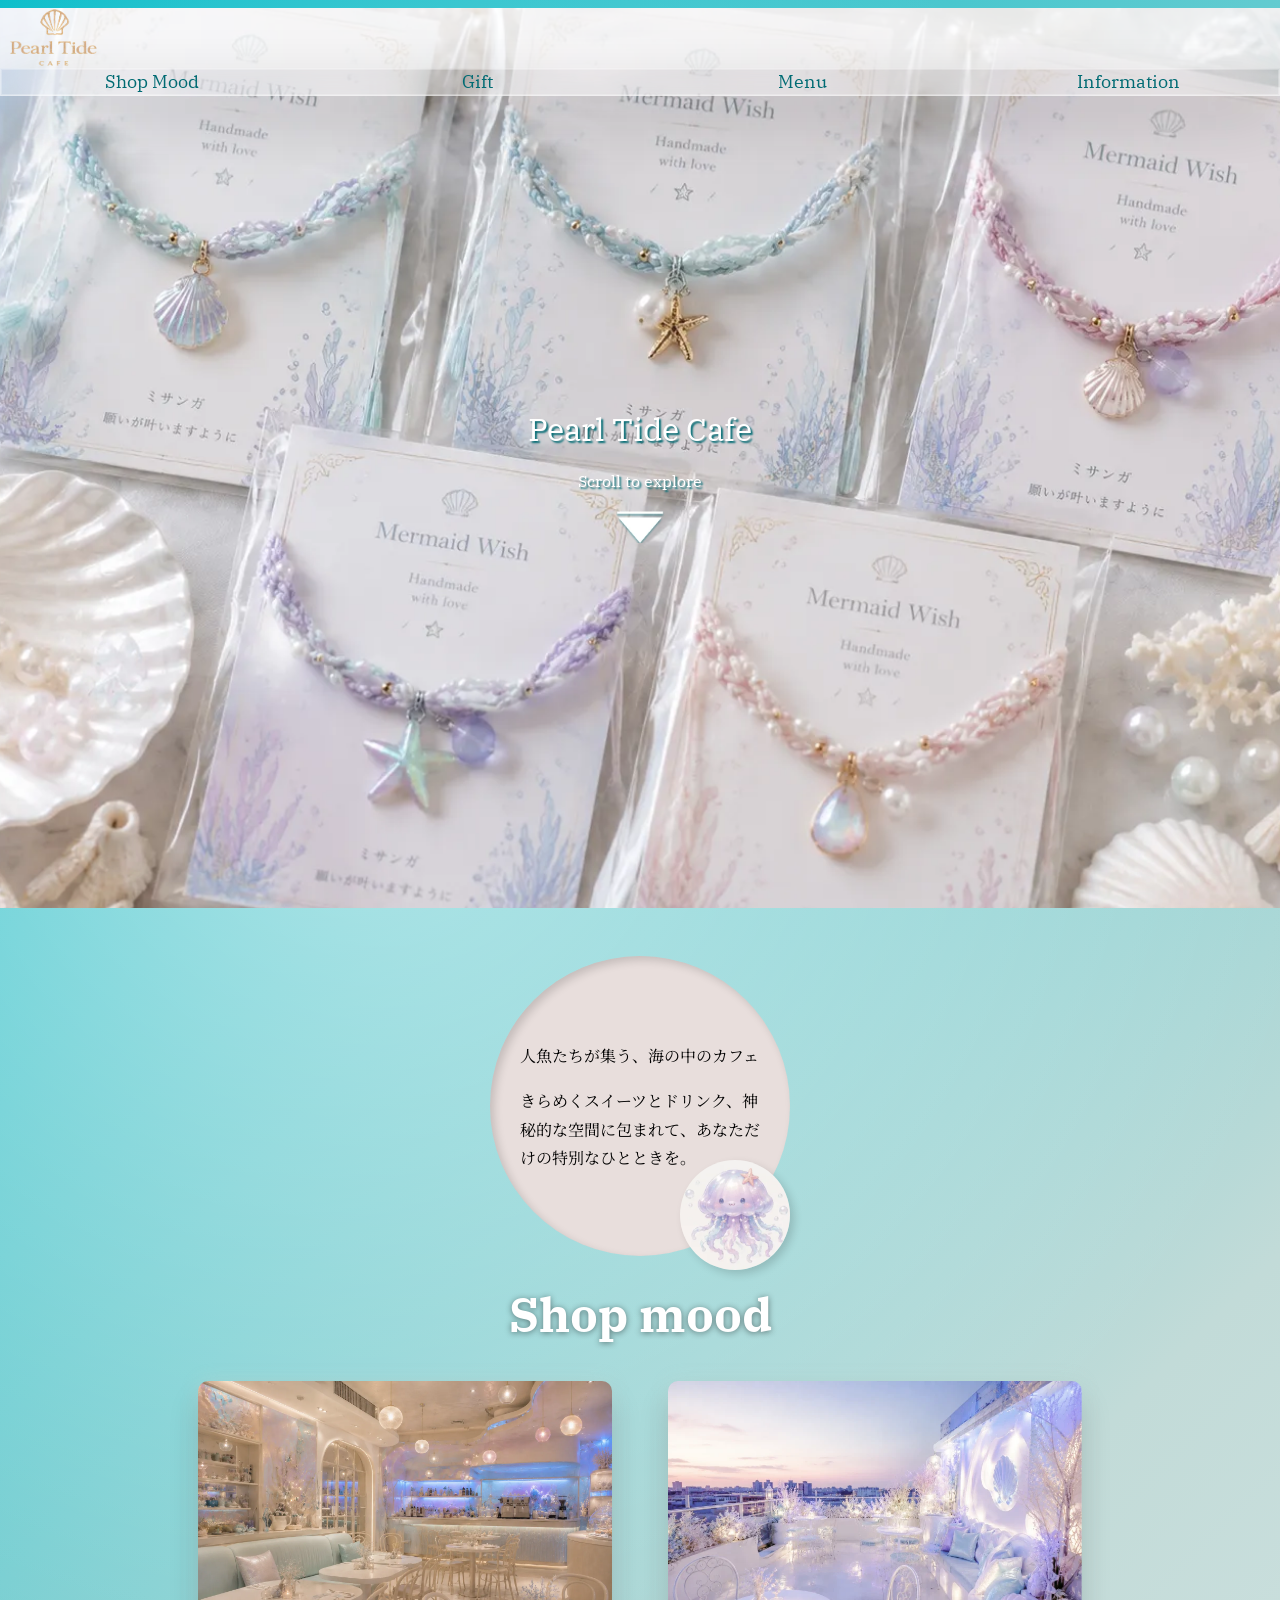
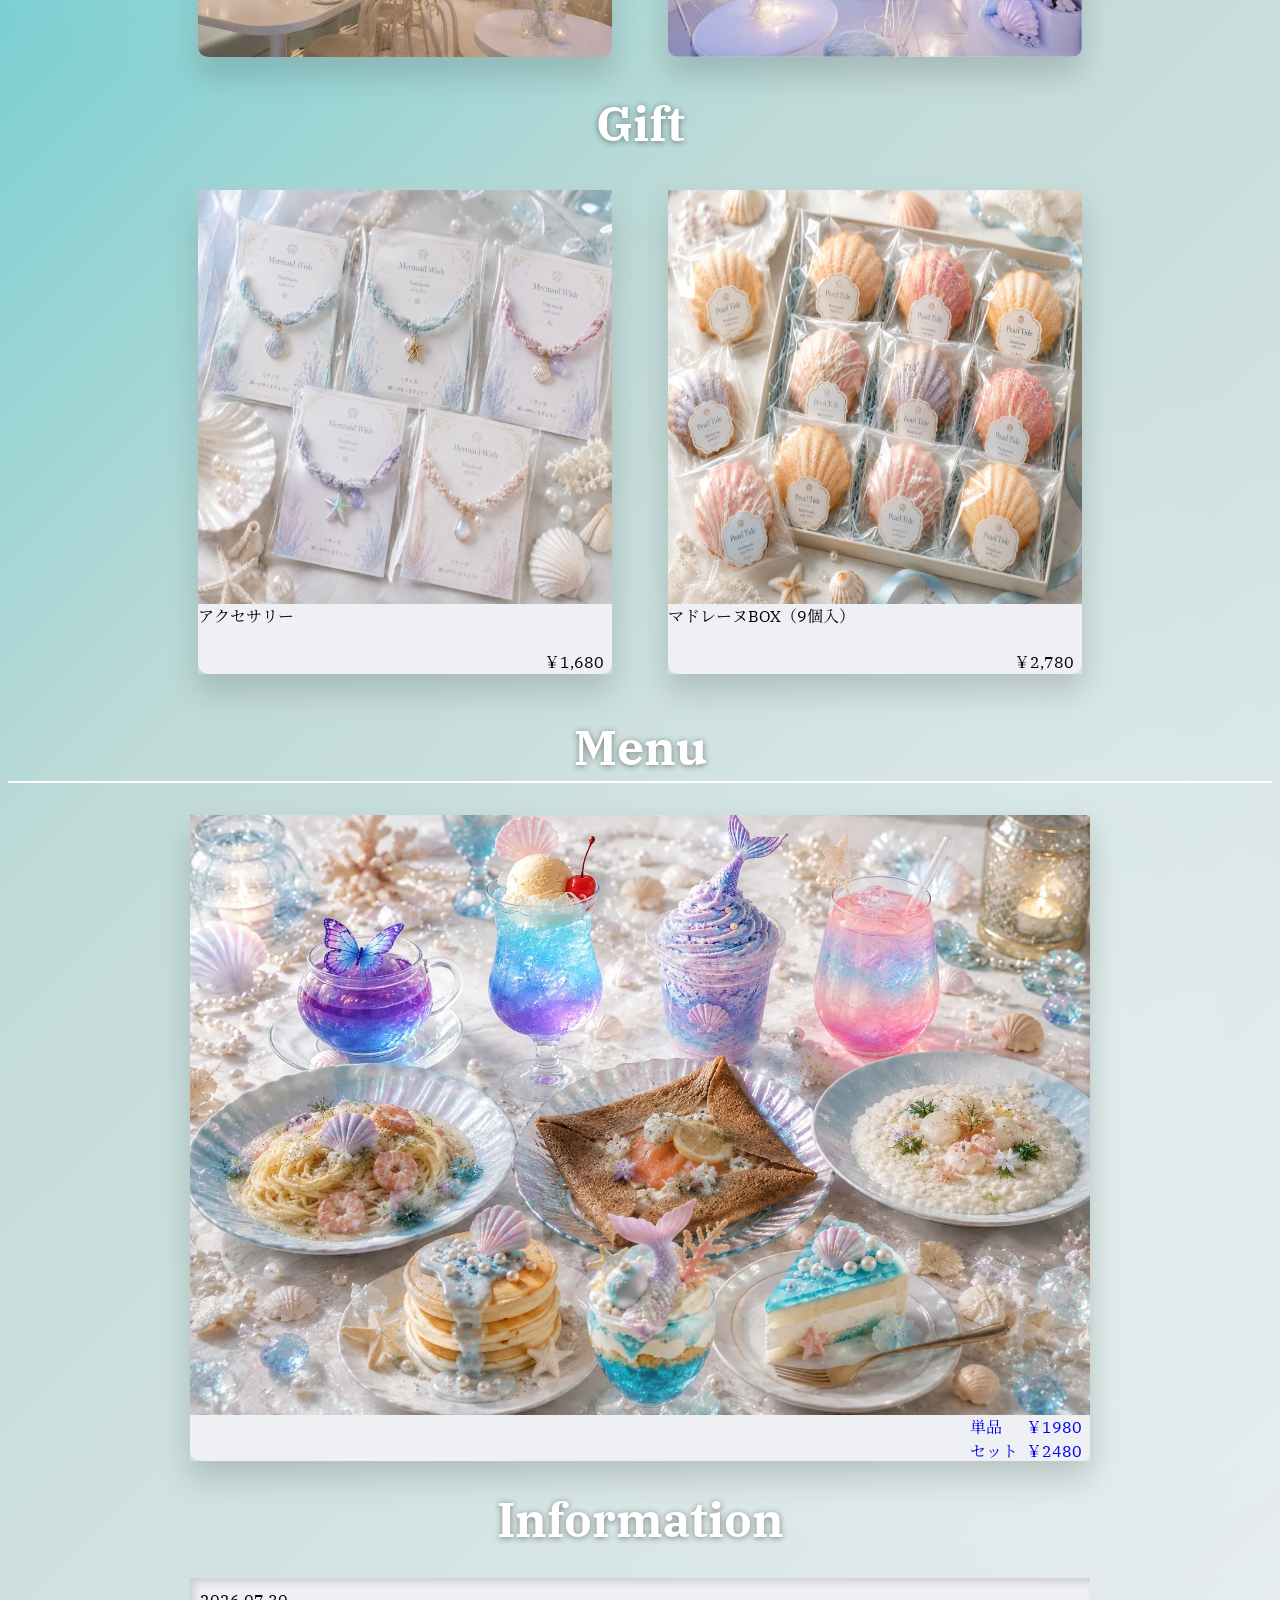
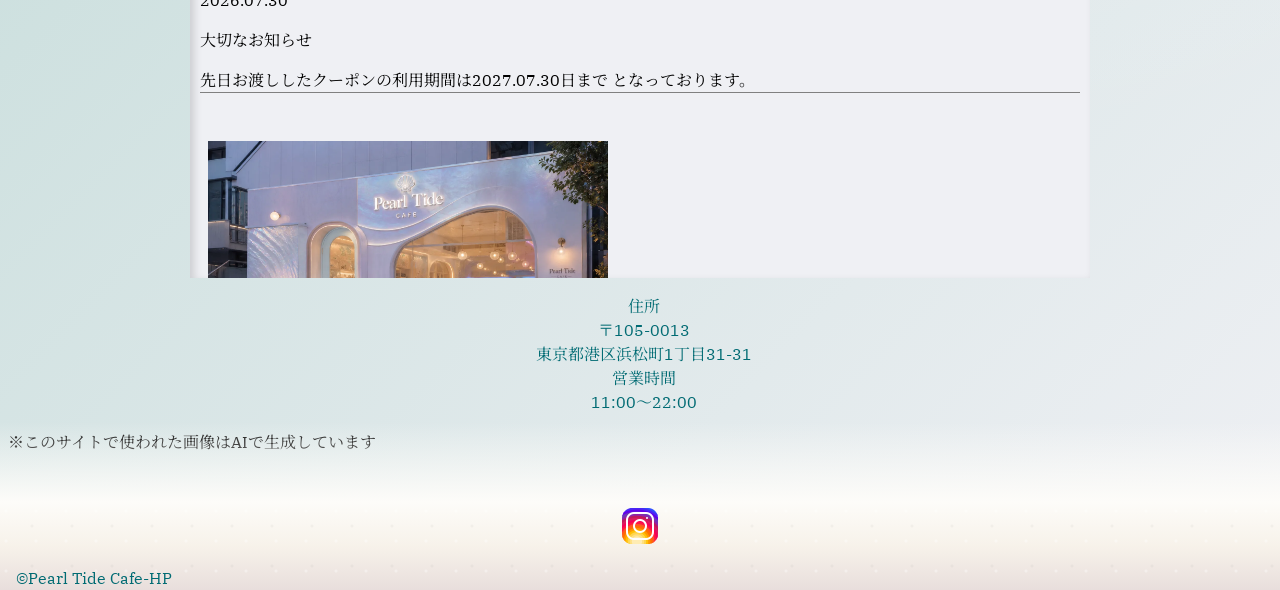
==== index.html @ ca3c6ffa "index完成" ====
<!doctype html>
<html lang="ja">
    <head>
        <meta charset="UTF-8" />
        <meta name="viewport" content="width=device-width, initial-scale=1.0" />
        <title>pearl tide</title>
        <link rel="icon" href="img/favicon.ico" />
        <link rel="preconnect" href="https://fonts.googleapis.com" />
        <link rel="preconnect" href="https://fonts.gstatic.com" crossorigin />
        <link
            href="https://fonts.googleapis.com/css2?family=IBM+Plex+Serif:ital,wght@0,300;1,300&family=Noto+Serif+JP&display=swap"
            rel="stylesheet"
        />
        <link rel="stylesheet" href="css/reset.css" />
        <!-- <link rel="stylesheet" href="css/base.css" /> -->
        <link rel="stylesheet" href="css/style.css" />
        <link
            rel="stylesheet"
            href="https://cdn.jsdelivr.net/npm/swiper@11/swiper-bundle.min.css"
        />
    </head>
    <body class="home">
        <header class="header">
            <div class="header__inner">
                <h1 class="header__logo">
                    <img src="../img/logo.webp" alt="logo" />
                </h1>
                <!--ハンバーガ　ナビ追加-->
                <button class="header__hamburger" aria-label="メニュー">
                    <img src="img/icon.webp" alt="menu icon" />
                </button>
            </div>
            <nav class="header__nav">
                <a href="#shopmood">Shop Mood</a>
                <a href="#gift">Gift</a>
                <a href="sub/menu.html">Menu</a>
                <a href="#information">Information</a>

                <!-- 泡 -->
                <span class="header__bubble header__bubble--1"></span>
                <span class="header__bubble header__bubble--2"></span>
                <span class="header__bubble header__bubble--3"></span>
            </nav>
        </header>
        <main>
            <section class="fv">
                <div class="swiper fv__slider">
                    <div class="swiper-wrapper">
                        <div class="swiper-slide">
                            <img src="img/in.webp" alt="" />
                        </div>
                        <div class="swiper-slide">
                            <img src="img/accessories.webp" alt="" />
                        </div>
                        <div class="swiper-slide">
                            <img src="img/menu.webp" alt="" />
                        </div>
                        <div class="swiper-slide">
                            <img src="img/gift.webp" alt="" />
                        </div>
                    </div>
                </div>
                <div class="fv__text">
                    <p>Pearl Tide Cafe</p>
                    <p>Scroll to explore</p>
                    <img src="img/group_1.webp" alt="" />
                </div>
            </section>

            <div class="concept-box">
                <p>人魚たちが集う、海の中のカフェ</p>
                <p>
                    きらめくスイーツとドリンク、神秘的な空間に包まれて、あなただけの特別なひとときを。
                </p>
                <img src="img/character.webp" alt="くらげ" class="fadeUp" />
            </div>

            <section class="shop fadeUp" id="shopmood">
                <h2>Shop mood</h2>
                <div class="mood__flex">
                    <img src="img/in.webp" alt="店内" />
                    <img src="img/out.webp" alt="屋外テラス" />
                </div>
            </section>

            <section class="gift fadeUp" id="gift">
                <h2 class="gift__title">Gift</h2>
                <div class="gift__flex">
                    <figure class="gift__item">
                        <img class="gift__image" src="img/accessories.webp" alt="アクセサリー" />
                        <figcaption class="gift__caption">
                            アクセサリー
                            <br />
                            <span class="price">￥1,680</span>
                        </figcaption>
                    </figure>
                    <figure class="gift__item">
                        <img class="gift__image" src="img/gift.webp" alt="ギフトボックス" />
                        <figcaption class="gift__caption">
                            マドレーヌBOX（9個入）
                            <br />
                            <span class="price">￥2,780</span>
                        </figcaption>
                    </figure>
                </div>
            </section>

            <section class="menu fadeUp">
                <a href="sub/menu.html"><h2>Menu</h2></a>
                <a href="sub/menu.html" class="menu__link">
                    <figure class="menu__item">
                        <img class="menu__image" src="img/menu.webp" alt="ギフトボックス" />
                        <figcaption class="menu__caption">
                            単品　&nbsp;&nbsp;￥1980
                            <br />セット&nbsp;&nbsp;￥2480
                        </figcaption>
                    </figure>
                </a>
            </section>

            <section class="information" id="information">
                <h2>Information</h2>

                <div class="information__list">
                    <article>
                        <time>2026.07.30</time>
                        <p>大切なお知らせ</p>
                        <p>先日お渡ししたクーポンの利用期間は2027.07.30日まで となっております。</p>
                    </article>

                    <article>
                        <img src="img/ChatGPT Image 2026年7月22日 14_39_50.webp" alt="" />
                        <time>2026.07.28</time>
                        <p>
                            Grand Open <br />海のきらめきとパールの輝きに包まれた空間で、
                            特別なカフェタイムをお楽しみください。
                        </p>
                        <p>
                            28日、29日のお会計のレシートに次回から使える100円引きクーポンを
                            発行しております。
                        </p>
                    </article>

                    <article>
                        <time>2026.07.15</time>
                        <p>Open決定</p>
                        <p>
                            予定通り7月28日Openとなりました。
                            開店時間は11:00~22:00となっております。
                            <br />
                            マーメイドコアを意識したインテリアでお迎えしております。ぜひご利用ください。
                        </p>
                    </article>

                    <!-- 続く -->
                </div>
            </section>

            <div class="access__info">
                <dl class="access__list">
                    <dt>住所</dt>
                    <dd>
                        〒105-0013<br />
                        東京都港区浜松町1丁目31-31
                    </dd>

                    <dt>営業時間</dt>
                    <dd>11:00～22:00</dd>
                </dl>
            </div>
            <p>※このサイトで使われた画像はAIで生成しています</p>
        </main>

        <footer class="footer">
            <a href="#" class="footer__button">
                <img src="img/icons8-インスタグラム-48.png" alt="insta" />
            </a>
            <p class="footer__copy">&copy;Pearl Tide Cafe-HP</p>
        </footer>
        <script src="https://cdn.jsdelivr.net/npm/swiper@11/swiper-bundle.min.js"></script>
        <script src="script.js"></script>
    </body>
</html>
---- css/base.css ----
@charset "UTF-8";

/* :root {
    --main-color: #fff7f0;
    --base-color: rgb(226, 209, 183);
    --sub-color: #000097;
    --sub-color2: #b8001f;
    --text-color: rgb(45, 19, 1);
    --heading-font: "Playwrite NZ", "Roboto", "Yuji Boku", serif;
    --body-font: "robot", "Zen Kurenaido", sans-serif;
} */

body {
    width: calc(100% - 20px);
    margin-inline: auto;
    font-family: var(--body-font);
}
/*文字サイズなど*/
/* h1,
h2,
h3 {
    font-family: var(--heading-font);
} */
h1 {
    font-size: clamp(2rem, 0.5rem + 2.5vw, 3rem);
}
h2 {
    font-size: clamp(1.75rem, 0.5rem + 2.5vw, 2.25rem);
}
h3 {
    font-size: clamp(1.5rem, 0.5rem + 2.5vw, 2rem);
}
p {
    font-size: clamp(1rem, 0.5rem + 2.5vw, 1.25rem);
    text-indent: 0.5;
}

dt,
dd {
    font-size: clamp(1rem, 0.5rem + 2.5vw, 1.25rem);
}

th,
td {
    font-size: clamp(1rem, 0.5rem + 2.5vw, 1.25rem);
    padding-left: 0.5rem;
}

/*サイズ調整*/
header,
footer,
main,
article,
aside,
div,
section,
nav,
ul {
    height: 500px;
    border: 1px solid black;
}

/*その他*/
table {
    border-collapse: collapse;
}

li {
    list-style: none;
}

a {
    text-decoration: none;
}
---- css/style.css ----
@charset "UTF-8";

:root {
    --text: #006b73;
    --text2: #fff;
    --main: #02c6c4;
    --base: #c2dbd8;
    --page: #eff0f4;
    --accent: #e8dedc;

    --title: "IBM Plex Serif", serif;
    --body: "IBM Plex Serif", "Noto Serif JP", serif;

    --shadow: 0 18px 30px rgba(0, 0, 0, 0.15), 0 0 18px rgba(194, 219, 216, 0.45);

    --glass-shadow: 0 8px 32px rgba(0, 0, 0, 0.15), inset 0 1px 0 rgba(255, 255, 255, 0.4);

    --transition: 0.35s;
}

body {
    font-family: var(--body);
    background:
        radial-gradient(circle at 30% 20%, rgba(255, 255, 255, 0.5), transparent 30%),
        radial-gradient(circle at 80% 70%, rgba(255, 255, 255, 0.25), transparent 25%),
        linear-gradient(135deg, #01bbc8, #c2dbd8, #eff0f4);
    overflow-x: hidden;
}

.header__logo img {
    position: absolute;
    top: -6px;
    left: 4px;
    width: 100px;
    height: 70px;
}

h2,
h3 {
    color: var(--text2);
    font-family: var(--title);

    @media screen and (width >=768px) {
        margin: 48px;
        font-size: 3rem;
    }
}

h2 {
    margin: 32px 0 8px;
    text-align: center;
    text-shadow: 0 1px 6px rgba(0, 0, 0, 0.45);
}

/*==========================
    Header
==========================*/

.header__inner {
    display: flex;
    justify-content: space-between;
    align-items: center;

    position: relative;
    height: 60px;

    margin-inline: calc(50% - 50vw);
    padding: 20px;

    background: #ffffffbc;
    z-index: 90;
}

/*==========================
    Hamburger
==========================*/

.header__hamburger {
    position: fixed;
    top: 12px;
    right: 8px;
    z-index: 1000;

    padding: 0;
    border: none;
    background: none;

    cursor: pointer;
    opacity: 0.8;
}

.header__hamburger img {
    display: block;
    width: 50px;
    border-radius: 50%;
    box-shadow: 2px 2px 6px rgba(38, 76, 85, 0.45);

    transition: var(--transition);
}

.header__hamburger:hover img {
    transform: scale(1.2);
}

/*==========================
    Navigation
==========================*/

.header__nav {
    position: fixed;
    top: 90px;
    right: 24px;
    z-index: 1000;

    display: flex;
    flex-direction: column;
    gap: 24px;

    width: 270px;
    padding: 40px;

    border-radius: 30px;
    border: 1px solid rgba(255, 255, 255, 0.45);

    background: rgba(255, 255, 255, 0.28);

    backdrop-filter: blur(16px);
    -webkit-backdrop-filter: blur(16px);

    box-shadow:
        0 20px 60px rgba(0, 0, 0, 0.18),
        inset 0 0 0 1px rgba(255, 255, 255, 0.25);

    opacity: 0;
    /* visibility: hidden; */
    transform: translateY(-20px) scale(0.96);

    transition: 0.45s;
}

.header__nav.open {
    opacity: 1;
    visibility: visible;
    transform: translateY(0) scale(1);
}

.header__nav a {
    position: relative;

    color: var(--text);
    font-size: 1.1rem;
    text-decoration: none;

    transition: var(--transition);
}

.header__nav a:hover {
    color: var(--main);
    transform: translateX(10px);
}

/*==========================
    Bubble
==========================*/

.header__bubble {
    position: absolute;
    border-radius: 50%;
    background: rgba(255, 255, 255, 0.55);
    opacity: 0;
}

.header__bubble--1 {
    width: 10px;
    height: 10px;
    top: 18px;
    right: 35px;
}

.header__bubble--2 {
    width: 16px;
    height: 16px;
    top: 35px;
    right: 60px;
}

.header__bubble--3 {
    width: 7px;
    height: 7px;
    top: 45px;
    right: 25px;
}

.header__nav.open .header__bubble--1 {
    animation: bubble 2s 0.15s infinite;
}

.header__nav.open .header__bubble--2 {
    animation: bubble 2s 0.45s infinite;
}

.header__nav.open .header__bubble--3 {
    animation: bubble 2s 0.8s infinite;
}

@keyframes bubble {
    0% {
        opacity: 0;
        transform: translateY(0) scale(0.4);
    }

    25% {
        opacity: 0.7;
    }

    100% {
        opacity: 0;
        transform: translateY(-35px) scale(1);
    }
}

/*==========================
    Menu
==========================*/

.menu-title {
    margin-bottom: 8px;

    border-bottom: 2px solid #fff;

    font-size: 1.5rem;
    line-height: 26px;
    text-indent: 1rem;

    color: #fff;
    text-shadow: 0 1px 6px rgba(0, 0, 0, 0.45);

    @media screen and (width >=768px) {
        font-size: 2rem;
        line-height: 2rem;
    }
}

/* メニューカード共通 */

.concept-box img,
.menu-card {
    margin: 16px;
    border-radius: 10px;

    animation: cardfloat 10s ease-in-out infinite;

    box-shadow: var(--shadow);
}
/*ホバー中ストップ*/
.menu-card:hover {
    animation-play-state: paused;
}

.drink__item img,
.sweets__item img,
.lunch__item img {
    display: block;
    width: 100%;
    border-radius: 10px 10px 0 0;
}

.lunch__item {
    @media screen and (width >=768px) {
        width: 50%;
        margin-inline: auto;
    }
}

.drink__item img,
.sweets__item img {
    aspect-ratio: 2/3;
}

.menu-3-p {
    text-align: right;
    margin-right: 8px;

    color: var(--text);

    @media screen and (width >=768px) {
        margin-right: 48px;
    }
}

@keyframes cardfloat {
    0%,
    100% {
        transform: translateY(0) rotate(0);
    }

    25% {
        transform: translateY(-6px) rotate(-0.5deg);
    }

    50% {
        transform: translateY(-10px) rotate(0.8deg) scale(1.02);
    }

    75% {
        transform: translateY(-4px) rotate(-0.3deg);
    }
}

/*==========================
    Figure
==========================*/

.menu-card__caption {
    height: 70px;

    background: var(--page);
    border-radius: 0 0 10px 10px;

    display: flex;
    flex-direction: column;
}

.price {
    margin-top: auto;
    margin-right: 0.5rem;
    align-self: flex-end;
}

/*==========================
    Table
==========================*/

.menu-table {
    margin: 16px;
    width: calc(100% - 32px);
    color: var(--text);
    font-weight: bold;

    background: rgba(255, 255, 255, 0.082);

    backdrop-filter: blur(15px);
    -webkit-backdrop-filter: blur(15px);

    box-shadow: var(--glass-shadow);
    border-radius: 10px;

    @media screen and (width >=768px) {
        width: 50%;
        margin-inline: auto;
    }
}

.menu-table__item {
    padding: 8px;
    text-align: center;
}

/*==========================
    Grid
==========================*/

.menu-grid {
    display: grid;
    grid-template-columns: repeat(2, 1fr);

    @media screen and (width >=768px) {
        grid-template-columns: repeat(4, 1fr);
        margin: 48px;
    }
}

/*==========================
    Text
==========================*/

.menu-p {
    margin: 8px;
    text-indent: 0.5rem;
    color: var(--text);

    @media screen and (width >=768px) {
        width: 50%;
        text-align: left;
        margin-inline: auto;
    }
}

/*==========================
    Footer
==========================*/

.footer {
    position: relative;
    z-index: 10;

    margin-top: 48px;
    margin-inline: calc(50% - 50vw);

    background:
        radial-gradient(circle at 20% 30%, rgba(255, 255, 255, 0.35) 1px, transparent 2px),
        radial-gradient(circle at 80% 60%, rgba(0, 0, 0, 0.03) 1px, transparent 2px),
        linear-gradient(180deg, #fdfcf9, #f7f2ea, #e8dedc);

    background-size:
        30px 30px,
        40px 40px,
        cover;
}

.footer img {
    display: block;
    margin-inline: auto;
}

.footer__copy {
    color: var(--text);
    text-indent: 1rem;
}
/*ぼやかし*/
.footer::before {
    content: "";

    position: absolute;
    top: -80px;
    left: 0;

    width: 100%;
    height: 80px;

    background: linear-gradient(to bottom, transparent, #fdfcf9);

    pointer-events: none;
}

/*==========================
    Scroll Animation
==========================*/

.fadeUp {
    opacity: 0;
    transform: translateY(50px);
    transition: 0.8s;
}

.fadeUp.show {
    opacity: 1;
    transform: translateY(0);
}

/*==========================
    Shine Effect
==========================*/

.menu__section {
    position: relative;
    overflow: hidden;
}

.menu__section::before {
    content: "";

    position: absolute;
    inset: 0 auto 0 -120%;

    width: 60%;

    background: linear-gradient(90deg, transparent, rgba(255, 255, 255, 0.3), transparent);

    transform: skewX(-25deg);

    animation: shine 8s infinite;
}

@keyframes shine {
    0% {
        left: -120%;
    }

    20% {
        left: 130%;
    }

    100% {
        left: 130%;
    }
}

/*TOP*/
/*top用 header*/

.home header {
    position: absolute;
    top: 8px;
    left: 0;

    width: 100%;

    z-index: 90;
}
/*カルーセル*/

.fv {
    position: relative;
    width: 100vw;
    height: 700px;

    margin-inline: calc(50% - 50vw);
    overflow: hidden;
}

@media (max-width: 768px) {
    .fv {
        height: 100dvh;
    }
}

.fv__slider,
.swiper {
    width: 100%;
    height: 100%;
}

.swiper-slide img {
    width: 100%;
    height: 100%;
    object-fit: cover;

    transform: scale(1);
    transition: transform 7s linear;
}

.swiper-slide-active img {
    transform: scale(1.12);
}

/*カルーセル内 テキスト*/

.fv__text {
    position: absolute;
    display: grid;
    inset: 0;
    place-content: center;
    z-index: 10;

    color: white;

    text-align: center;
    text-shadow: 2px 2px 2px #006b73;

    img {
        width: 50px;
        margin-inline: auto;
        margin-top: 16px;
    }
    p:first-child {
        font-size: 2em;
    }
}

.fv__text {
    animation: textfloat 5s ease-in-out infinite;
}

@keyframes textfloat {
    0% {
        transform: translateY(0) rotate(0deg);
    }

    50% {
        transform: translateY(-15px) rotate(1deg);
    }

    100% {
        transform: translateY(0) rotate(0deg);
    }
}

/*insetで中にシャドウ*/
.concept-box {
    position: relative;
    height: 300px;
    width: 300px;

    padding: 30px;
    padding-top: 70px;
    margin-top: 48px;
    margin-inline: auto;

    line-height: 1.8;
    background: var(--accent);
    border-radius: 100vmax;

    box-shadow: inset 4px 4px 8px rgba(0, 0, 0, 0.15);

    img {
        position: absolute;
        bottom: -30px;
        right: -16px;

        width: 110px;

        border-radius: 100vmax;
        box-shadow: 4px 4px 8px rgba(0, 0, 0, 0.15);
    }
}

/*shop mood*/
.shop {
    h2 {
        margin-bottom: 32px;
    }
    img {
        width: 343px;
        margin: 16px;
        margin-inline: auto;

        border-radius: 10px;
        box-shadow: var(--shadow);
    }
}

/*gift*/
.gift {
    h2 {
        margin-bottom: 32px;
    }
    .gift__flex {
        display: flex;
    }
    .gift__item {
        margin: 8px;
        width: 50vw;

        box-shadow: var(--shadow);
    }
    .gift__image {
        aspect-ratio: 1 / 1;
    }
    .gift__caption {
        height: 70px;

        background: var(--page);
        border-radius: 0 0 10px 10px;

        display: flex;
        flex-direction: column;
    }
    .price {
        margin-top: auto;
        margin-right: 0.5rem;
        align-self: flex-end;
    }
}

.menu {
    h2 {
        margin-bottom: 32px;
        border-bottom: 2px solid #fff;

        line-height: 1.4;
    }
    a {
        text-decoration: none;
    }
    .menu__item {
        margin-inline: auto;
        box-shadow: var(--shadow);
    }
    .menu__caption {
        height: 46px;

        padding-right: 8px;

        text-align: right;
        background: var(--page);
        border-radius: 0 0 10px 10px;
    }
}

/*infor mation*/
.information h2 {
    margin-bottom: 32px;
}
.information__list {
    width: 80%; /* 高さを固定 */
    height: 300px;
    overflow-y: auto; /* 縦だけスクロール */
    overflow-x: hidden;

    padding: 10px;
    margin-inline: auto;

    background-color: var(--page);
    box-shadow: inset 4px 4px 8px rgba(0, 0, 0, 0.15);

    img {
        width: 60vw;
        max-width: 400px;
        margin: 8px;
    }

    article {
        margin-bottom: 48px;
        border-bottom: 1px solid gray;
    }
}

.information__list::-webkit-scrollbar {
    width: 12px;
}

.information__list::-webkit-scrollbar-track {
    background: var(--accent);
    box-shadow: inset 4px 4px 8px rgba(0, 0, 0, 0.15);
}

.information__list::-webkit-scrollbar-thumb {
    background: rgba(1, 187, 200, 0.5);
    border-radius: 999px;
}

.information__list::-webkit-scrollbar-thumb:hover {
    background: rgba(1, 187, 200, 0.8);
}

.access__info {
    width: 80%;
    max-width: 700px;

    padding-left: 0.5rem;
    margin-inline: auto;

    color: var(--text);
    text-align: center;

    dd {
        margin: 0;
    }
}

/*PC*/
@media screen and (width >=768px) {
    .fv {
        height: 100vh;
    }
    .header__hamburger {
        display: none;
    }

    .header__inner {
        position: fixed;
        top: 8px;
        right: 0;

        width: 100vw;
    }
    .header__nav {
        position: fixed;
        top: 68px;
        right: 0;

        width: 100vw;
        display: flex;
        flex-direction: row;
        opacity: 1;
        transform: none;
        border-radius: 0;

        padding: 0;
        margin: 0;

        a {
            width: 25vw;
            text-align: center;
        }
    }

    .mood__flex {
        display: flex;
        max-width: 900px;
        margin-inline: auto;
        gap: 40px;
        img {
            flex: 1 1 auto;
            margin: 8px;
        }
    }
    .gift__flex {
        max-width: 900px;
        margin: auto;
        gap: 40px;
    }

    .menu__item {
        max-width: 900px;
    }

    .information__list {
        max-width: 900px;
    }
}
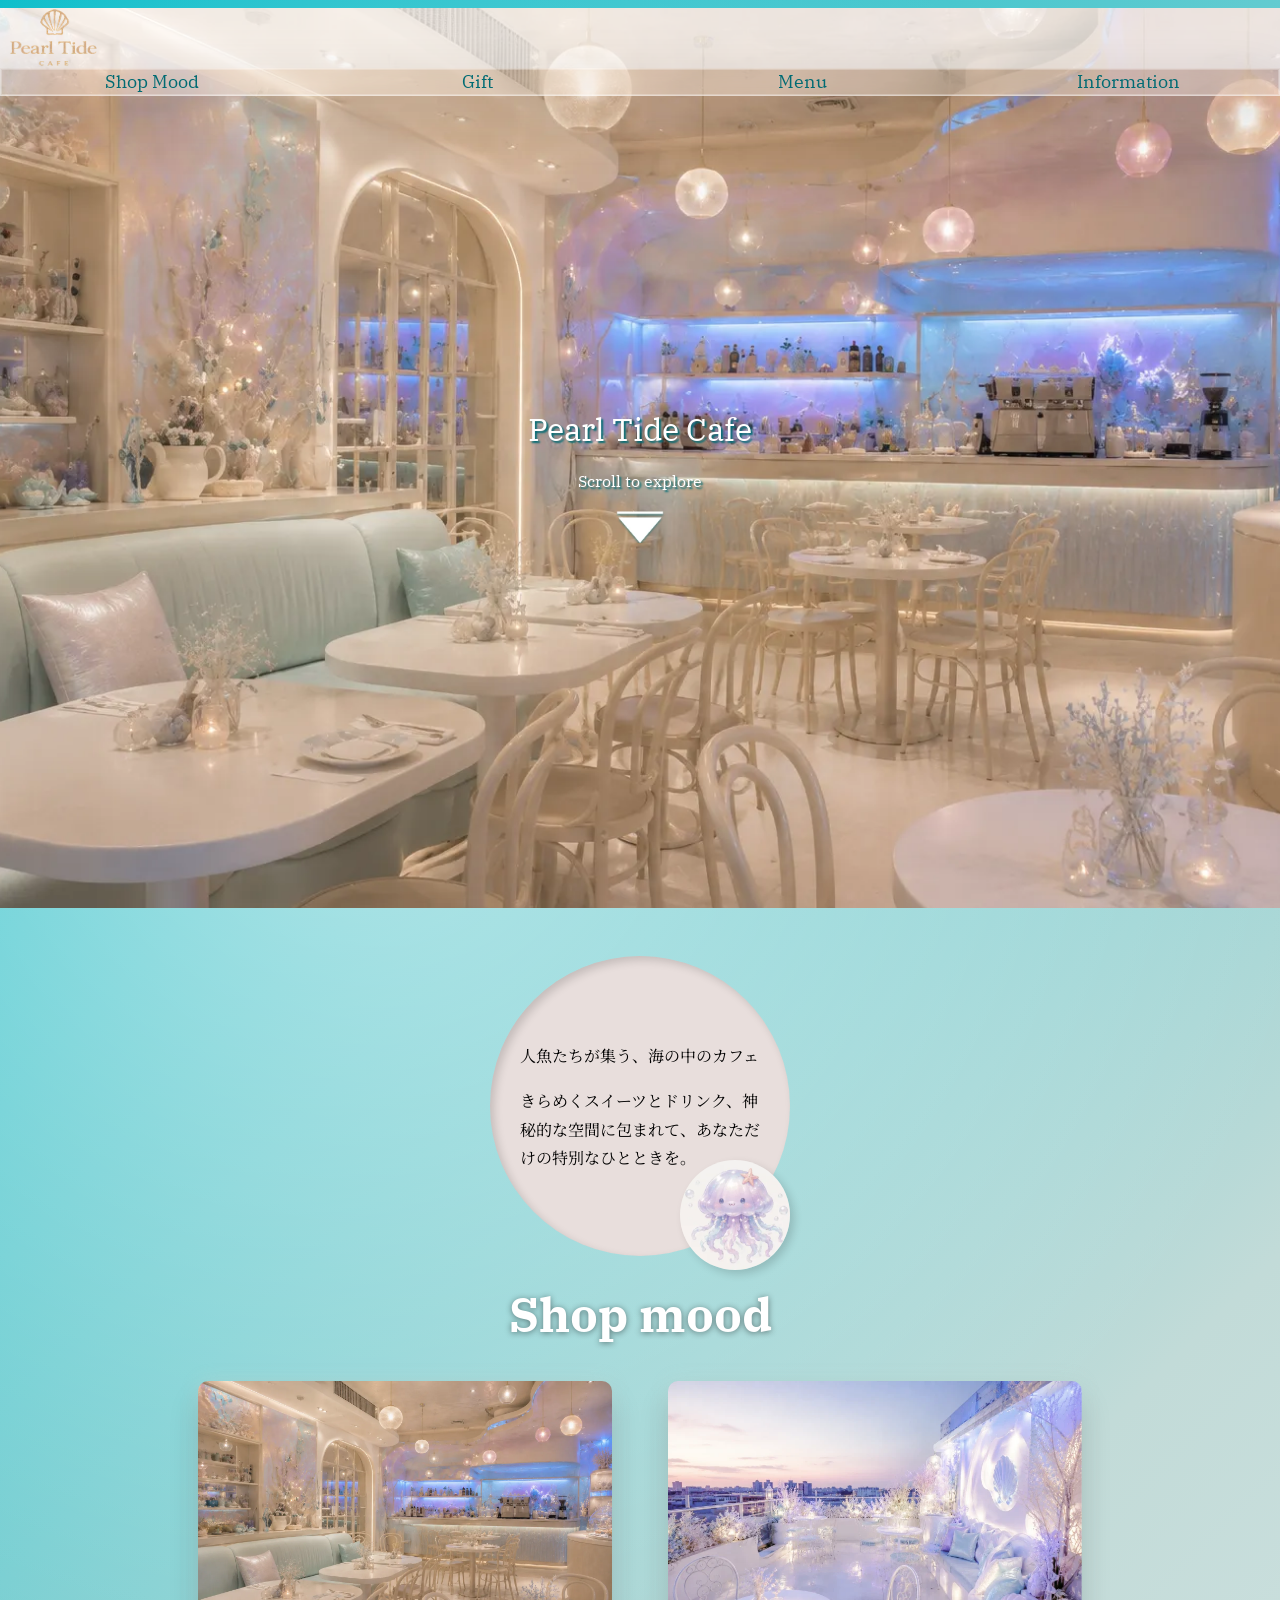
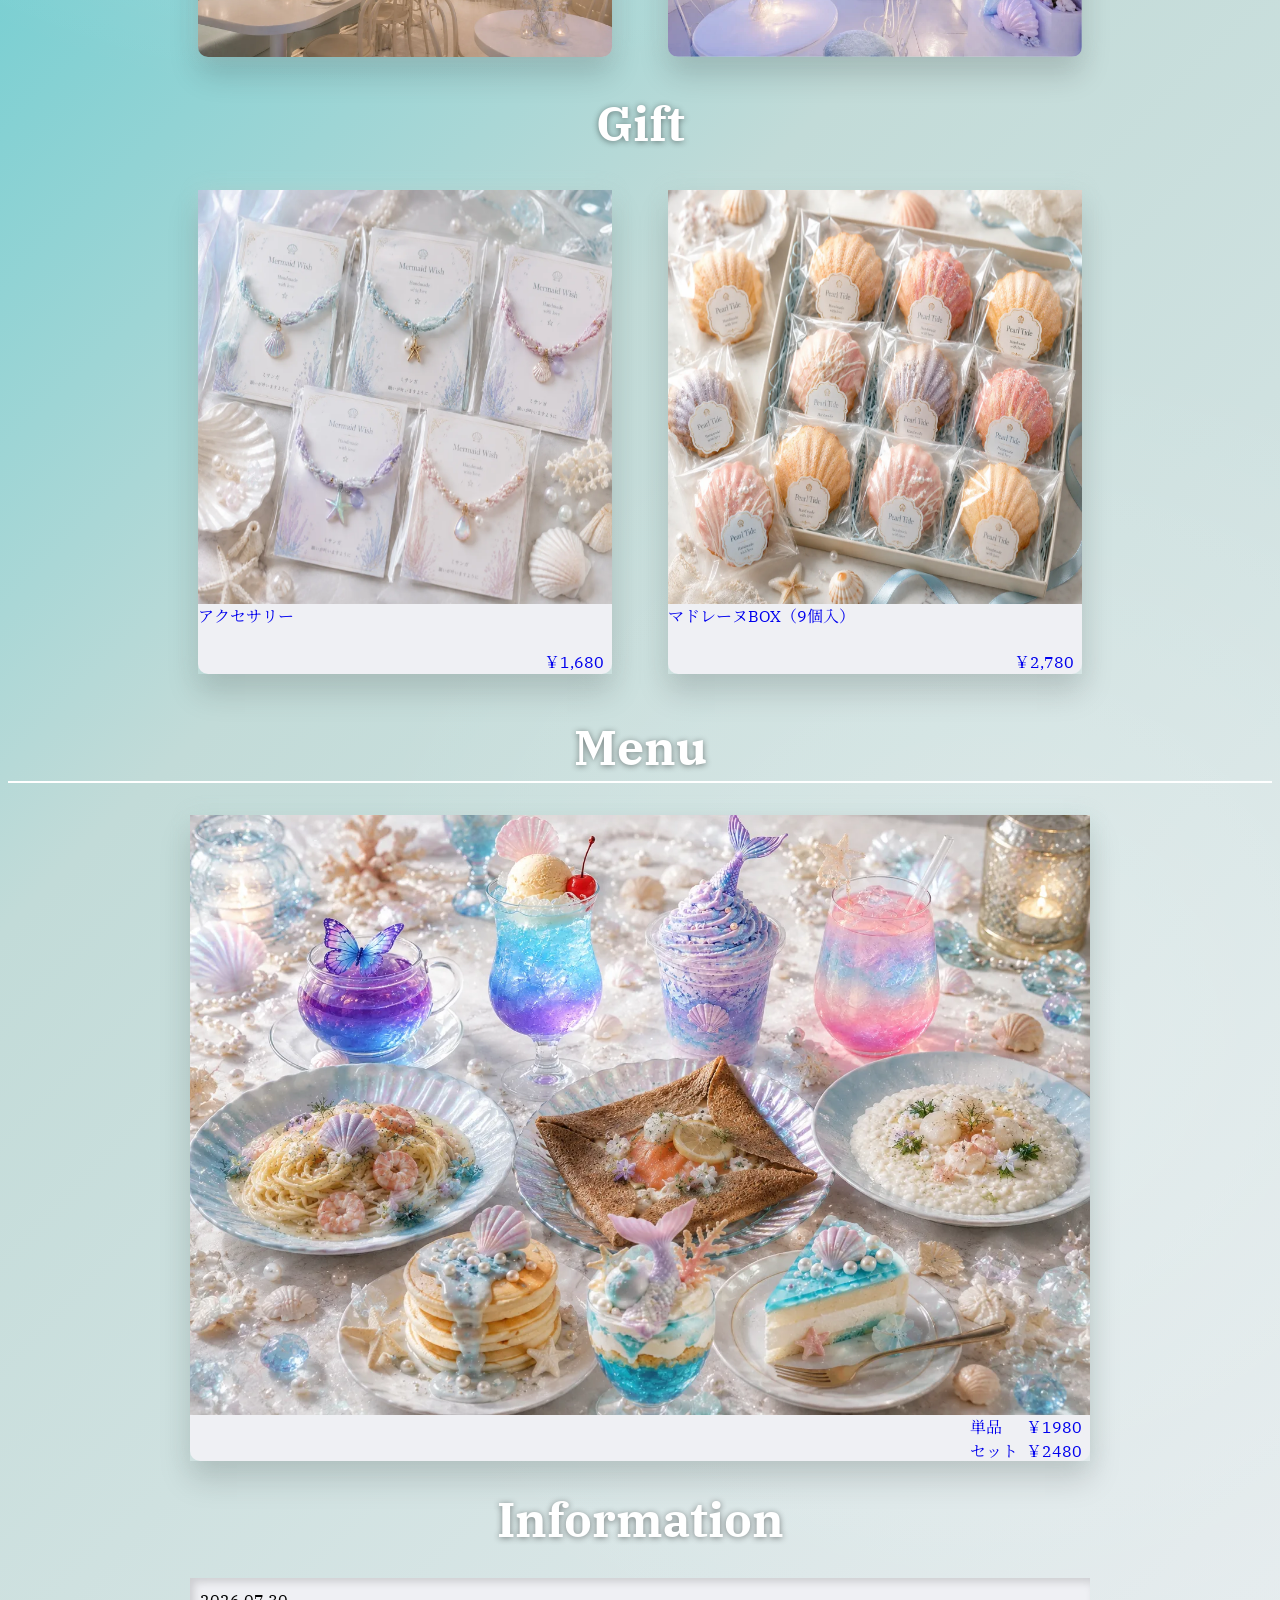
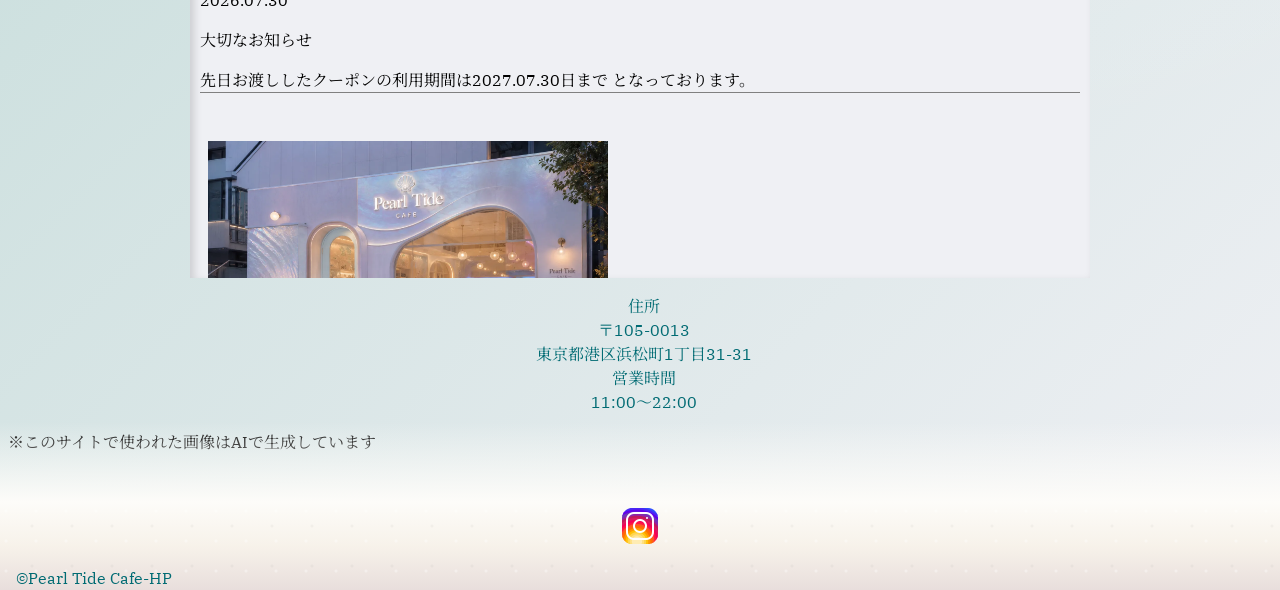
==== commit 459b1429: "0729作業終了" ====
--- a/index.html
+++ b/index.html
@@ -86,22 +86,30 @@
             <section class="gift fadeUp" id="gift">
                 <h2 class="gift__title">Gift</h2>
                 <div class="gift__flex">
-                    <figure class="gift__item">
-                        <img class="gift__image" src="img/accessories.webp" alt="アクセサリー" />
-                        <figcaption class="gift__caption">
-                            アクセサリー
-                            <br />
-                            <span class="price">￥1,680</span>
-                        </figcaption>
-                    </figure>
-                    <figure class="gift__item">
-                        <img class="gift__image" src="img/gift.webp" alt="ギフトボックス" />
-                        <figcaption class="gift__caption">
-                            マドレーヌBOX（9個入）
-                            <br />
-                            <span class="price">￥2,780</span>
-                        </figcaption>
-                    </figure>
+                    <a href="sub/accessories.html" class="accessories__link">
+                        <figure class="gift__item">
+                            <img
+                                class="gift__image"
+                                src="img/accessories.webp"
+                                alt="アクセサリー"
+                            />
+                            <figcaption class="gift__caption">
+                                アクセサリー
+                                <br />
+                                <span class="price">￥1,680</span>
+                            </figcaption>
+                        </figure>
+                    </a>
+                    <a href="sub/gift.html" class="gift__link">
+                        <figure class="gift__item">
+                            <img class="gift__image" src="img/gift.webp" alt="ギフトボックス" />
+                            <figcaption class="gift__caption">
+                                マドレーヌBOX（9個入）
+                                <br />
+                                <span class="price">￥2,780</span>
+                            </figcaption>
+                        </figure>
+                    </a>
                 </div>
             </section>
 
@@ -109,7 +117,7 @@
                 <a href="sub/menu.html"><h2>Menu</h2></a>
                 <a href="sub/menu.html" class="menu__link">
                     <figure class="menu__item">
-                        <img class="menu__image" src="img/menu.webp" alt="ギフトボックス" />
+                        <img class="menu__image" src="img/menu.webp" alt="メニュー" />
                         <figcaption class="menu__caption">
                             単品　&nbsp;&nbsp;￥1980
                             <br />セット&nbsp;&nbsp;￥2480
--- a/css/style.css
+++ b/css/style.css
@@ -628,12 +628,18 @@
     .gift__flex {
         display: flex;
     }
-    .gift__item {
+    .accessories__link,
+    .gift__link {
+        text-decoration: none;
         margin: 8px;
         width: 50vw;
-
         box-shadow: var(--shadow);
-    }
+
+        figure {
+            margin: 0;
+        }
+    }
+
     .gift__image {
         aspect-ratio: 1 / 1;
     }
@@ -800,3 +806,134 @@
         max-width: 900px;
     }
 }
+
+/*商品ページ*/
+.menu,
+.gifthtml,
+.accessorieshtml{
+    .breadcrumb {
+        margin: 0;
+        background-color: var(--page);
+        margin-inline: calc(50% - 50vw);
+    }
+
+    .breadcrumb__list {
+        display: flex;
+        align-items: center;
+        gap: 12px;
+        list-style: none;
+        padding: 0;
+        margin: 0;
+        text-indent: 1rem;
+    }
+
+    .breadcrumb__item {
+        font-size: 14px;
+
+        a {
+            font-weight: bold;
+        }
+    }
+
+    /* 区切り記号 */
+    .breadcrumb__item:not(:last-child)::after {
+        content: ">";
+        margin-left: 24px;
+
+        color: black;
+    }
+
+    .breadcrumb__item a {
+        color: var(--text);
+        text-decoration: none;
+    }
+
+    .breadcrumb__item a:hover {
+        opacity: 0.7;
+    }
+}
+
+.gifthtml,
+.accessorieshtml{
+    p {
+        text-align: center;
+        margin: 0;
+        background-color: var(--accent);
+        margin-inline: calc(50% - 50vw);
+    }
+    
+}
+
+.gift-carousel {
+    width: min(95vw , 600px);
+    margin: 8px;
+    margin-inline: auto;
+    background: white;
+    overflow: hidden;
+}
+
+.gift-carousel input[type="radio"] {
+    display: none;
+}
+
+.gift-main {
+    width: 100vw;
+    overflow: hidden;
+}
+
+.gift-images {
+    display: flex;
+    width: 400%;
+    height: 100%;
+    transition: transform 0.5s cubic-bezier(0.25, 0.46, 0.45, 0.94);
+}
+
+.gift-image {
+    width: 25%;
+    height: 100%;
+    object-fit: cover;
+}
+
+.gift-thumbnails {
+    display: flex;
+    padding: 15px;
+    gap: 10px;
+    background: #f8f9fa;
+    justify-content: center;
+}
+
+.thumbnail {
+    width: 80px;
+    height: 60px;
+    border-radius: 6px;
+    overflow: hidden;
+    cursor: pointer;
+    border: 3px solid transparent;
+    transition: all 0.3s ease;
+}
+
+.thumbnail img {
+    width: 100%;
+    height: 100%;
+    object-fit: cover;
+}  
+
+.thumbnail:hover {
+    border-color: #3498db;
+    transform: scale(1.05);
+}  
+
+/* ギャラリースライド制御 */
+#gift1:checked ~ .gift-main .gift-images {
+    transform: translateX(0%);
+}
+#gift2:checked ~ .gift-main .gift-images {
+    transform: translateX(-25%);
+}
+
+/* アクティブサムネイル */
+#gift1:checked ~ .gift-thumbnails label[for="gift1"],
+#gift2:checked ~ .gift-thumbnails label[for="gift2"] {
+    border-color: var(--text-color);
+    box-shadow: 0 4px 12px rgba(231, 76, 60, 0.3);
+}
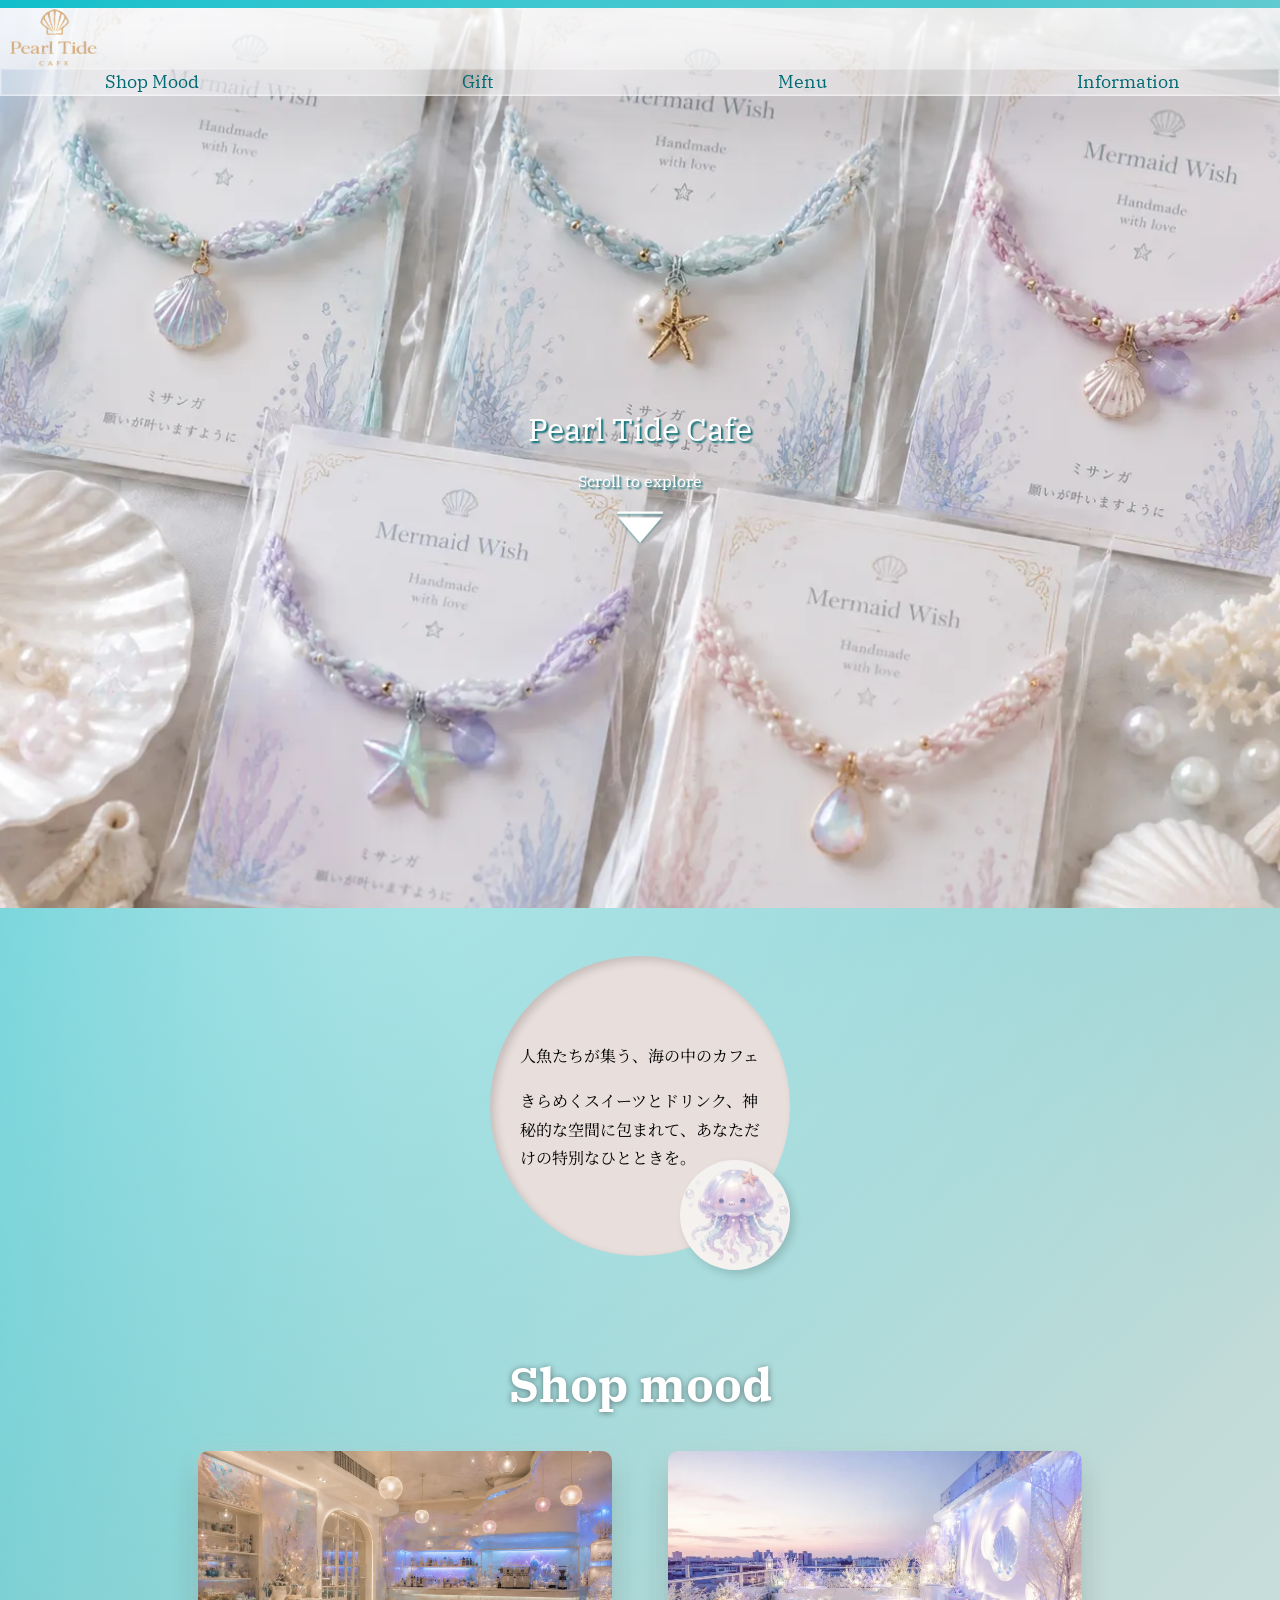
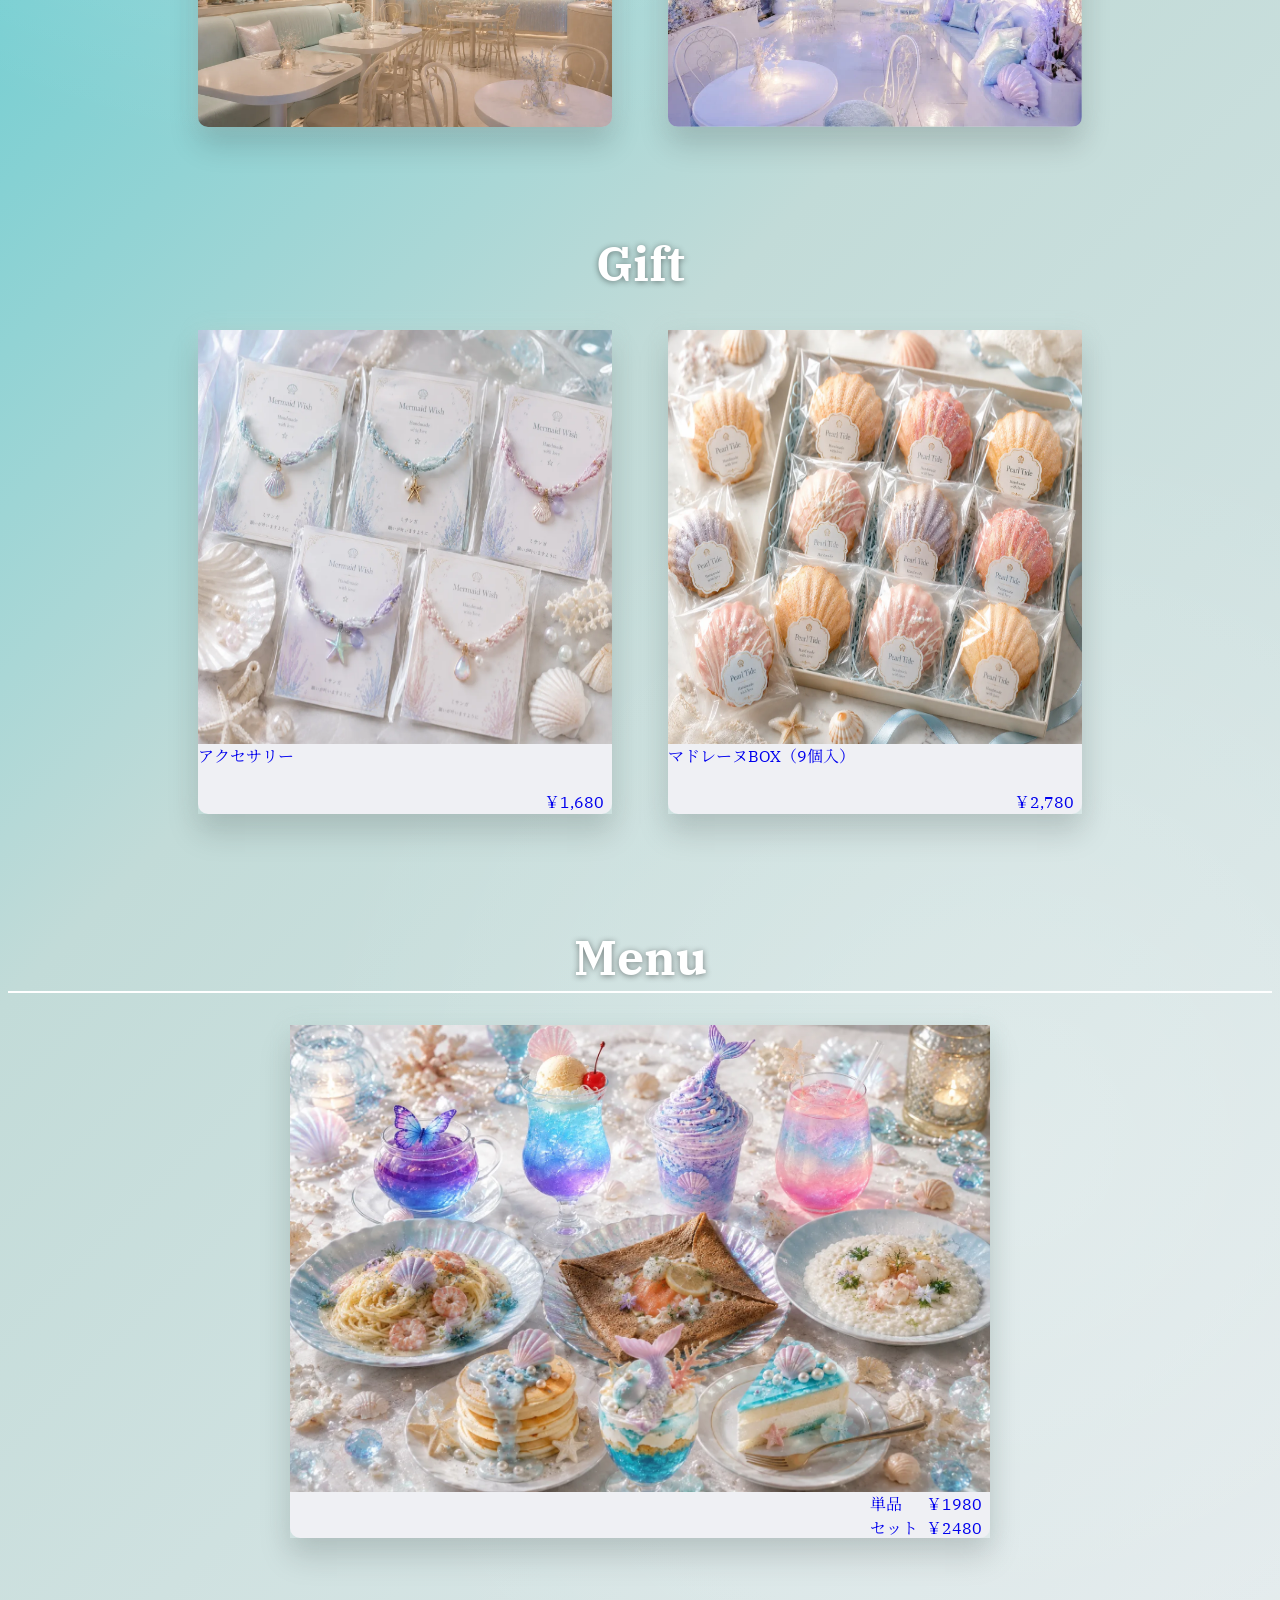
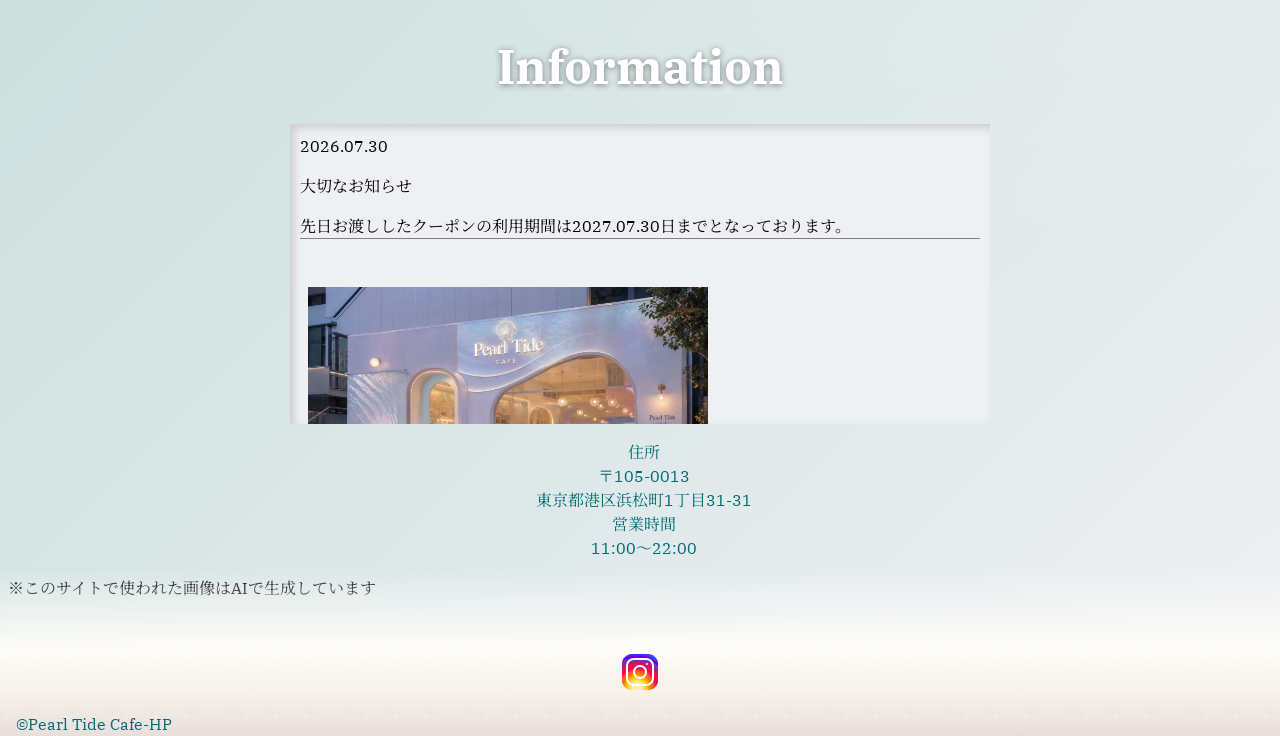
==== commit fd1b1c82: "0731" ====
--- a/index.html
+++ b/index.html
@@ -21,6 +21,7 @@
     </head>
     <body class="home">
         <header class="header">
+
             <div class="header__inner">
                 <h1 class="header__logo">
                     <img src="../img/logo.webp" alt="logo" />
@@ -30,6 +31,7 @@
                     <img src="img/icon.webp" alt="menu icon" />
                 </button>
             </div>
+
             <nav class="header__nav">
                 <a href="#shopmood">Shop Mood</a>
                 <a href="#gift">Gift</a>
@@ -41,29 +43,31 @@
                 <span class="header__bubble header__bubble--2"></span>
                 <span class="header__bubble header__bubble--3"></span>
             </nav>
+
         </header>
         <main>
+            
             <section class="fv">
                 <div class="swiper fv__slider">
                     <div class="swiper-wrapper">
                         <div class="swiper-slide">
-                            <img src="img/in.webp" alt="" />
+                            <img src="img/in.webp" alt="店内" />
                         </div>
                         <div class="swiper-slide">
-                            <img src="img/accessories.webp" alt="" />
+                            <img src="img/accessories.webp" alt="アクセサリー" />
                         </div>
                         <div class="swiper-slide">
-                            <img src="img/menu.webp" alt="" />
+                            <img src="img/menu.webp" alt="メニュー" />
                         </div>
                         <div class="swiper-slide">
-                            <img src="img/gift.webp" alt="" />
+                            <img src="img/gift.webp" alt="ギフトBOX" />
                         </div>
                     </div>
                 </div>
                 <div class="fv__text">
                     <p>Pearl Tide Cafe</p>
                     <p>Scroll to explore</p>
-                    <img src="img/group_1.webp" alt="" />
+                    <img src="img/group_1.webp" alt="矢印" />
                 </div>
             </section>
 
@@ -133,11 +137,11 @@
                     <article>
                         <time>2026.07.30</time>
                         <p>大切なお知らせ</p>
-                        <p>先日お渡ししたクーポンの利用期間は2027.07.30日まで となっております。</p>
+                        <p>先日お渡ししたクーポンの利用期間は2027.07.30日までとなっております。</p>
                     </article>
 
                     <article>
-                        <img src="img/ChatGPT Image 2026年7月22日 14_39_50.webp" alt="" />
+                        <img src="img/ChatGPT Image 2026年7月22日 14_39_50.webp" alt="オープン" />
                         <time>2026.07.28</time>
                         <p>
                             Grand Open <br />海のきらめきとパールの輝きに包まれた空間で、
--- a/css/style.css
+++ b/css/style.css
@@ -85,6 +85,7 @@
     border: none;
     background: none;
 
+    border-radius: 100vmax;
     cursor: pointer;
     opacity: 0.8;
 }
@@ -92,7 +93,7 @@
 .header__hamburger img {
     display: block;
     width: 50px;
-    border-radius: 50%;
+    border-radius: 100vmax;
     box-shadow: 2px 2px 6px rgba(38, 76, 85, 0.45);
 
     transition: var(--transition);
@@ -745,8 +746,239 @@
     }
 }
 
-/*PC*/
+/*商品ページ*/
+.menu,
+.gifthtml,
+.accessorieshtml {
+    .breadcrumb {
+        margin: 0;
+        background-color: var(--page);
+        margin-inline: calc(50% - 50vw);
+    }
+    h4 {
+        padding: 4px;
+        margin-top: 0;
+
+        color: var(--text);
+        background-color: var(--page);
+        border-radius: 10px;
+
+        font-weight: lighter;
+    }
+
+    .breadcrumb__list {
+        display: flex;
+        align-items: center;
+        gap: 12px;
+        list-style: none;
+        padding: 0;
+        margin: 0;
+        text-indent: 1rem;
+    }
+
+    .breadcrumb__item {
+        font-size: 14px;
+
+        a {
+            font-weight: bold;
+        }
+    }
+
+    /* 区切り記号 */
+    .breadcrumb__item:not(:last-child)::after {
+        content: ">";
+        margin-left: 24px;
+
+        color: black;
+    }
+
+    .breadcrumb__item a {
+        color: var(--text);
+        text-decoration: none;
+    }
+
+    .breadcrumb__item a:hover {
+        opacity: 0.7;
+    }
+}
+
+.gifthtml,
+.accessorieshtml {
+    p {
+        text-align: center;
+        margin: 0;
+        background-color: var(--accent);
+        margin-inline: calc(50% - 50vw);
+
+        @media screen and (width >=768px) {
+            margin-top: 96px;
+        }
+    }
+}
+
+.gift-carousel {
+    margin-inline: auto;
+    margin: 8px 4px 0 4px;
+    background: white;
+    overflow: hidden;
+}
+
+.gift-carousel input[type="radio"] {
+    display: none;
+}
+
+.gift-main {
+    width: 100vw;
+    overflow: hidden;
+}
+
+.gift-images {
+    display: flex;
+    width: 400%;
+    height: 100%;
+    transition: transform 0.5s cubic-bezier(0.25, 0.46, 0.45, 0.94);
+}
+
+.gift-image {
+    width: 25%;
+    height: 100%;
+    object-fit: cover;
+}
+
+.gift-thumbnails {
+    display: flex;
+    padding: 15px;
+    gap: 10px;
+    background: white;
+    justify-content: center;
+}
+
+.thumbnail {
+    width: 80px;
+    height: 60px;
+    border-radius: 6px;
+    overflow: hidden;
+    cursor: pointer;
+    border: 3px solid transparent;
+    transition: all 0.3s ease;
+}
+
+.thumbnail img {
+    width: 100%;
+    height: 100%;
+    object-fit: cover;
+}
+
+.thumbnail:hover {
+    border-color: var(--main);
+    transform: scale(1.05);
+}
+
+/* ギャラリースライド制御 */
+#gift1:checked ~ .gift-main .gift-images {
+    transform: translateX(0%);
+}
+#gift2:checked ~ .gift-main .gift-images {
+    transform: translateX(-25%);
+}
+
+/* アクティブサムネイル */
+#gift1:checked ~ .gift-thumbnails label[for="gift1"],
+#gift2:checked ~ .gift-thumbnails label[for="gift2"] {
+    border-color: var(--text);
+    box-shadow: 0 4px 12px rgba(231, 76, 60, 0.3);
+}
+
+/*商品内容*/
+.gift__info {
+    padding: 8px;
+    margin-inline: auto;
+    margin: 0 4px 8px 4px;
+
+    background-color: white;
+    color: var(--text);
+
+    border-radius: 0 0 10px 10px;
+    p {
+        padding: 16px 24px;
+
+        background: none;
+        text-align: left;
+    }
+}
+.gift__purchase {
+    display: flex;
+    align-items: center;
+    justify-content: space-between;
+
+    p {
+        width: 60%;
+    }
+}
+button {
+    display: block;
+    margin-left: auto;
+
+    color: var(--text2);
+    border: 3px solid #006b73;
+    background-color: #006b73;
+
+    border-radius: 10px;
+    box-shadow: 2px 2px 4px rgba(0, 0, 0, 0.541);
+}
+button:hover {
+    opacity: 0.8;
+}
+
+.gift-expain,
+.gift-spec,
+.gift-kcal {
+    padding: 8px;
+    margin: 16px 4px 4px 4px;
+
+    background-color: white;
+
+    border-radius: 10px;
+
+    p {
+        width: 100%;
+        padding-left: 32px;
+        background: none;
+        text-align: left;
+    }
+    th {
+        font-weight: lighter;
+        border-bottom: 1px solid;
+    }
+    td {
+        border-bottom: 1px solid gray;
+    }
+}
+
+.gift-kcal {
+    div {
+        display: flex;
+    }
+    table {
+        width: 50%;
+    }
+    th {
+        width: 100px;
+        text-align: left;
+    }
+    td {
+        text-align: right;
+    }
+}
+
+/*タブレット*/
 @media screen and (width >=768px) {
+
+    .home{
+        h2{
+            padding-top: 70px;
+        }
+    }
     .fv {
         height: 100vh;
     }
@@ -799,141 +1031,59 @@
     }
 
     .menu__item {
-        max-width: 900px;
+        margin-inline: auto;
+        max-width: 700px;
     }
 
     .information__list {
-        max-width: 900px;
-    }
-}
-
-/*商品ページ*/
-.menu,
-.gifthtml,
-.accessorieshtml{
-    .breadcrumb {
-        margin: 0;
-        background-color: var(--page);
-        margin-inline: calc(50% - 50vw);
-    }
-
-    .breadcrumb__list {
+        max-width: 700px;
+    }
+
+    .menu {
+        h3{
+            padding-top: 70px;
+        }
+        .breadcrumb {
+            margin-top: 96px;
+        }
+    }
+
+    .gift-expain,
+    .gift-spec,
+    .gift-kcal {
+        padding: 16px;
+        p {
+            padding: 0  0 0;
+            margin: 16px;
+            margin-inline: auto;
+        }
+        table{
+            margin-inline: auto;
+        }
+    }
+
+    .gift__info{
+        p{
+            padding: 0 32px;
+            margin: 0 0 24px 0;
+        }
+    }
+}
+
+/*PC*/
+@media screen and (width >=1024px) {
+    .pc-container{
         display: flex;
-        align-items: center;
-        gap: 12px;
-        list-style: none;
-        padding: 0;
-        margin: 0;
-        text-indent: 1rem;
-    }
-
-    .breadcrumb__item {
-        font-size: 14px;
-
-        a {
-            font-weight: bold;
-        }
-    }
-
-    /* 区切り記号 */
-    .breadcrumb__item:not(:last-child)::after {
-        content: ">";
-        margin-left: 24px;
-
-        color: black;
-    }
-
-    .breadcrumb__item a {
-        color: var(--text);
-        text-decoration: none;
-    }
-
-    .breadcrumb__item a:hover {
-        opacity: 0.7;
-    }
-}
-
-.gifthtml,
-.accessorieshtml{
-    p {
-        text-align: center;
-        margin: 0;
-        background-color: var(--accent);
-        margin-inline: calc(50% - 50vw);
-    }
-    
-}
-
-.gift-carousel {
-    width: min(95vw , 600px);
-    margin: 8px;
-    margin-inline: auto;
-    background: white;
-    overflow: hidden;
-}
-
-.gift-carousel input[type="radio"] {
-    display: none;
-}
-
-.gift-main {
-    width: 100vw;
-    overflow: hidden;
-}
-
-.gift-images {
-    display: flex;
-    width: 400%;
-    height: 100%;
-    transition: transform 0.5s cubic-bezier(0.25, 0.46, 0.45, 0.94);
-}
-
-.gift-image {
-    width: 25%;
-    height: 100%;
-    object-fit: cover;
-}
-
-.gift-thumbnails {
-    display: flex;
-    padding: 15px;
-    gap: 10px;
-    background: #f8f9fa;
-    justify-content: center;
-}
-
-.thumbnail {
-    width: 80px;
-    height: 60px;
-    border-radius: 6px;
-    overflow: hidden;
-    cursor: pointer;
-    border: 3px solid transparent;
-    transition: all 0.3s ease;
-}
-
-.thumbnail img {
-    width: 100%;
-    height: 100%;
-    object-fit: cover;
-}  
-
-.thumbnail:hover {
-    border-color: #3498db;
-    transform: scale(1.05);
-}  
-
-/* ギャラリースライド制御 */
-#gift1:checked ~ .gift-main .gift-images {
-    transform: translateX(0%);
-}
-#gift2:checked ~ .gift-main .gift-images {
-    transform: translateX(-25%);
-}
-
-/* アクティブサムネイル */
-#gift1:checked ~ .gift-thumbnails label[for="gift1"],
-#gift2:checked ~ .gift-thumbnails label[for="gift2"] {
-    border-color: var(--text-color);
-    box-shadow: 0 4px 12px rgba(231, 76, 60, 0.3);
-}
+    }
+    .pc-item{
+        width: 50%;
+    }
+    .pc-item__1{
+        margin-top: 8px;
+
+        .gift-images{
+            width: 200%;
+            height: 440px;
+        }      
+    }
+}
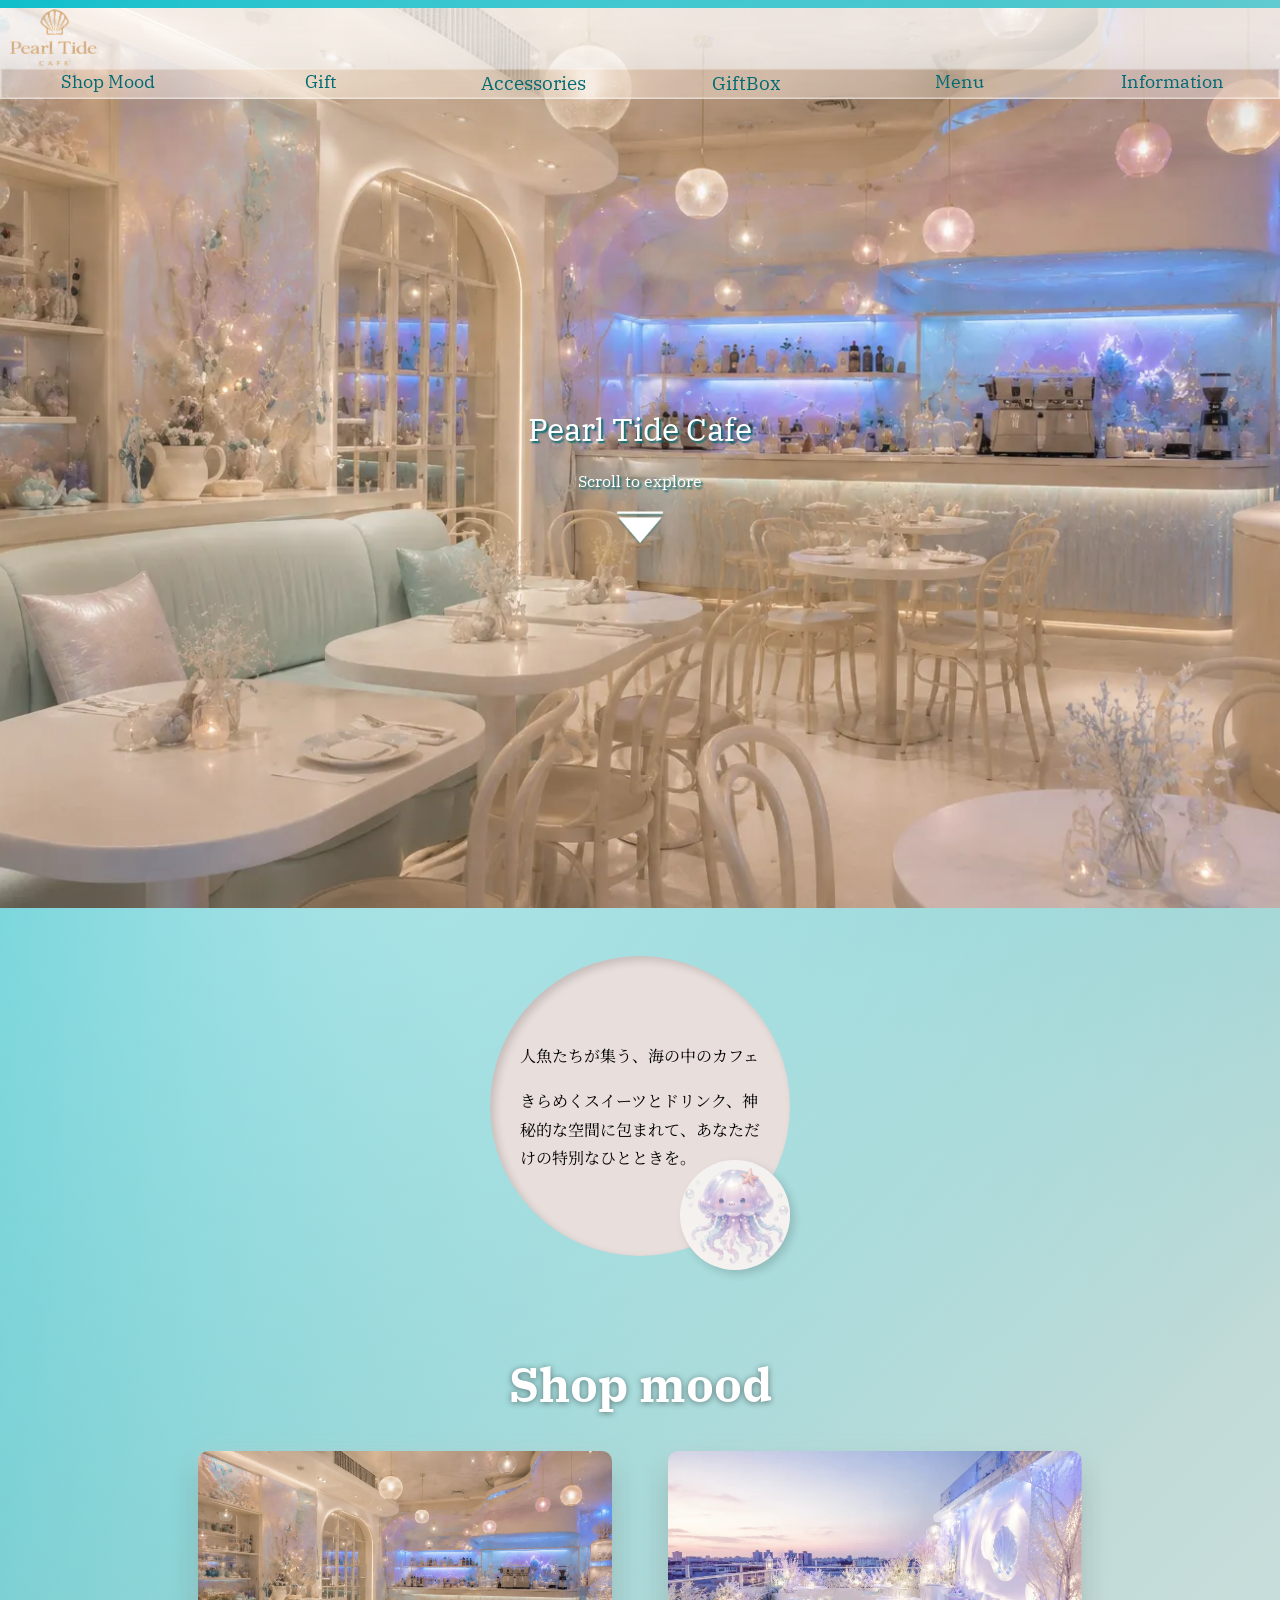
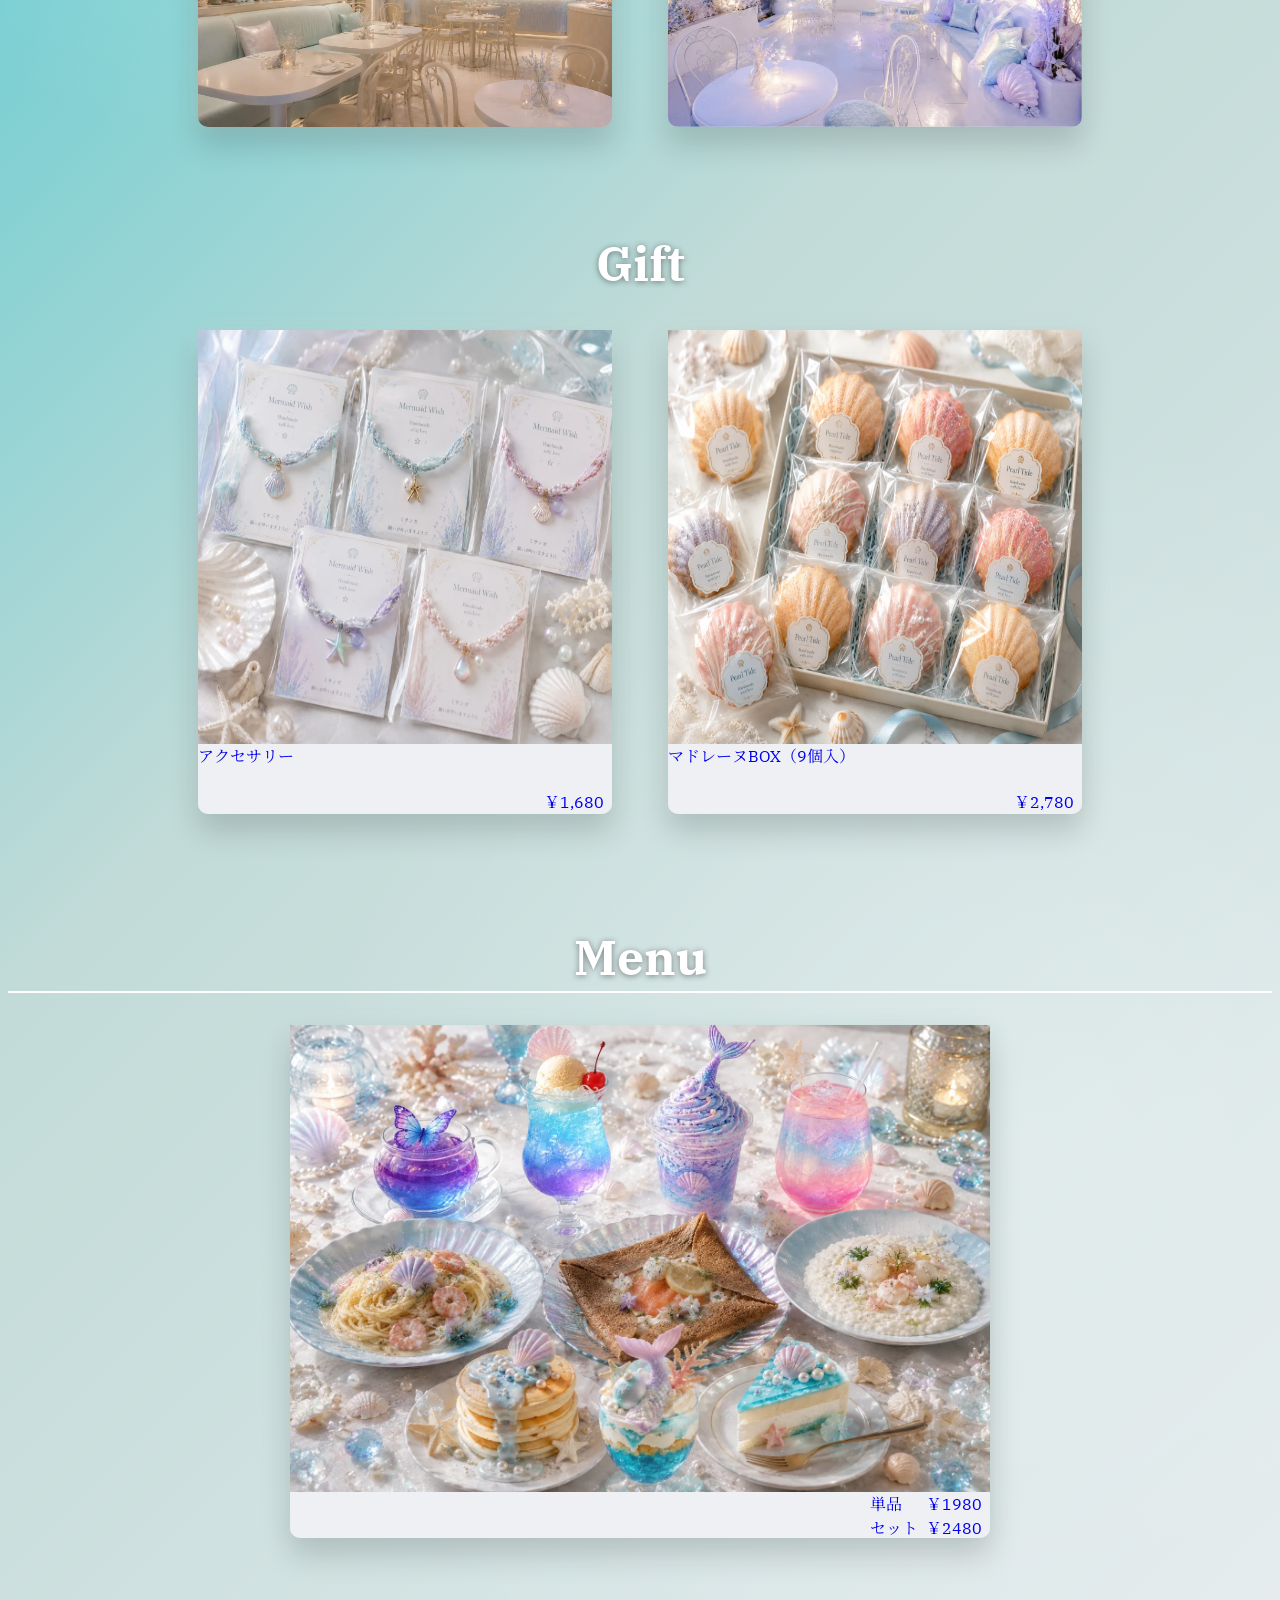
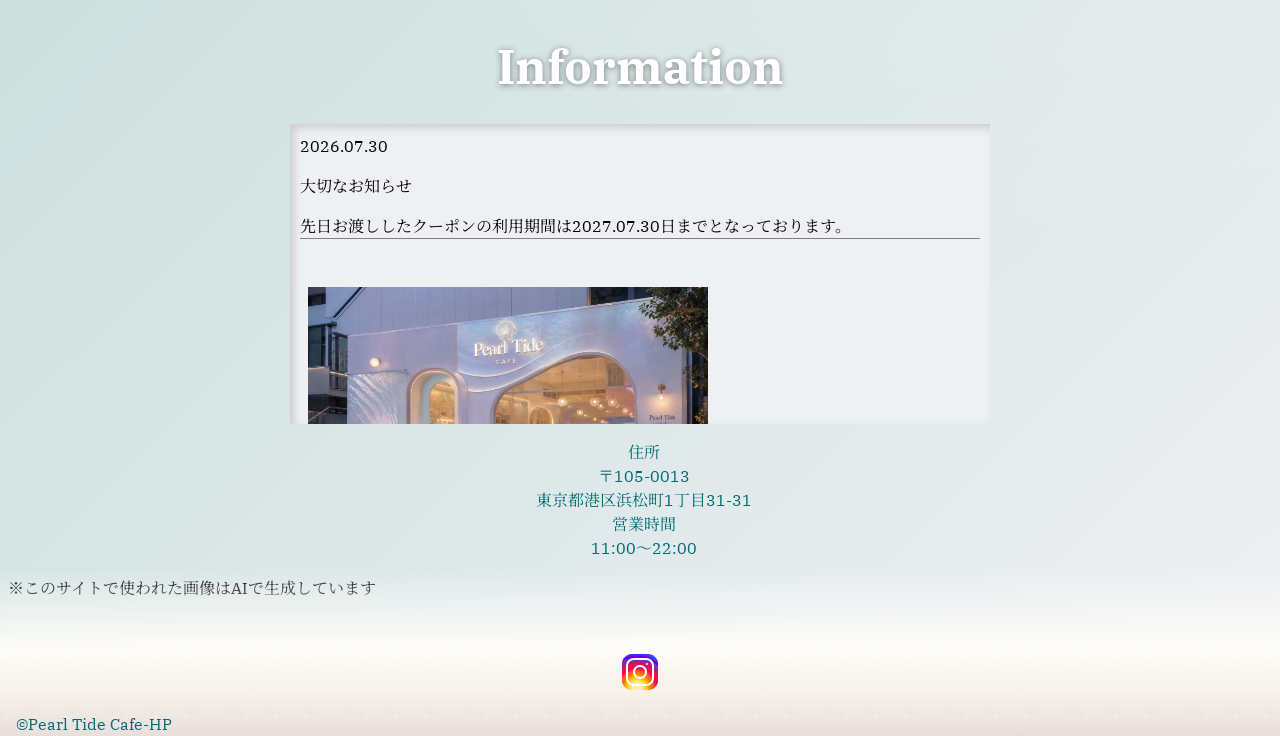
==== commit 819c5892: "次カート準備" ====
--- a/index.html
+++ b/index.html
@@ -21,7 +21,6 @@
     </head>
     <body class="home">
         <header class="header">
-
             <div class="header__inner">
                 <h1 class="header__logo">
                     <img src="../img/logo.webp" alt="logo" />
@@ -35,6 +34,10 @@
             <nav class="header__nav">
                 <a href="#shopmood">Shop Mood</a>
                 <a href="#gift">Gift</a>
+                <ul>
+                    <li><a href="sub/accessories.html">Accessories</a></li>
+                    <li><a href="sub/gift.html">GiftBox</a></li>
+                </ul>
                 <a href="sub/menu.html">Menu</a>
                 <a href="#information">Information</a>
 
@@ -43,10 +46,8 @@
                 <span class="header__bubble header__bubble--2"></span>
                 <span class="header__bubble header__bubble--3"></span>
             </nav>
-
         </header>
         <main>
-            
             <section class="fv">
                 <div class="swiper fv__slider">
                     <div class="swiper-wrapper">
@@ -118,7 +119,7 @@
             </section>
 
             <section class="menu fadeUp">
-                <a href="sub/menu.html"><h2>Menu</h2></a>
+                <h2>Menu</h2>
                 <a href="sub/menu.html" class="menu__link">
                     <figure class="menu__item">
                         <img class="menu__image" src="img/menu.webp" alt="メニュー" />
--- a/css/style.css
+++ b/css/style.css
@@ -115,7 +115,6 @@
 
     display: flex;
     flex-direction: column;
-    gap: 24px;
 
     width: 270px;
     padding: 40px;
@@ -137,6 +136,11 @@
     transform: translateY(-20px) scale(0.96);
 
     transition: 0.45s;
+
+    li {
+        list-style: circle;
+        padding-left: none;
+    }
 }
 
 .header__nav.open {
@@ -147,17 +151,41 @@
 
 .header__nav a {
     position: relative;
+    margin-top: 24px;
 
     color: var(--text);
-    font-size: 1.1rem;
+    font-size: 1.4rem;
     text-decoration: none;
 
     transition: var(--transition);
+}
+.header__nav ul li a {
+    display: block;
+    position: relative;
+
+    transition: var(--transition);
+}
+
+a:first-child {
+    margin-top: 0;
+}
+a:nth-child(4) {
+    margin-top: -8px;
+}
+
+.header__nav li a {
+    font-size: 1.2rem;
 }
 
 .header__nav a:hover {
     color: var(--main);
     transform: translateX(10px);
+}
+
+a[aria-current="page"] {
+    pointer-events: none;
+    cursor: default;
+    color: #005c63;
 }
 
 /*==========================
@@ -283,10 +311,6 @@
     margin-right: 8px;
 
     color: var(--text);
-
-    @media screen and (width >=768px) {
-        margin-right: 48px;
-    }
 }
 
 @keyframes cardfloat {
@@ -345,11 +369,6 @@
 
     box-shadow: var(--glass-shadow);
     border-radius: 10px;
-
-    @media screen and (width >=768px) {
-        width: 50%;
-        margin-inline: auto;
-    }
 }
 
 .menu-table__item {
@@ -379,12 +398,6 @@
     margin: 8px;
     text-indent: 0.5rem;
     color: var(--text);
-
-    @media screen and (width >=768px) {
-        width: 50%;
-        text-align: left;
-        margin-inline: auto;
-    }
 }
 
 /*==========================
@@ -463,7 +476,6 @@
 
     position: absolute;
     inset: 0 auto 0 -120%;
-
     width: 60%;
 
     background: linear-gradient(90deg, transparent, rgba(255, 255, 255, 0.3), transparent);
@@ -494,7 +506,6 @@
     position: absolute;
     top: 8px;
     left: 0;
-
     width: 100%;
 
     z-index: 90;
@@ -591,7 +602,6 @@
     line-height: 1.8;
     background: var(--accent);
     border-radius: 100vmax;
-
     box-shadow: inset 4px 4px 8px rgba(0, 0, 0, 0.15);
 
     img {
@@ -632,9 +642,11 @@
     .accessories__link,
     .gift__link {
         text-decoration: none;
+        width: 50vw;
         margin: 8px;
-        width: 50vw;
+
         box-shadow: var(--shadow);
+        border-radius: 0 0 10px 10px;
 
         figure {
             margin: 0;
@@ -673,10 +685,10 @@
     .menu__item {
         margin-inline: auto;
         box-shadow: var(--shadow);
+        border-radius: 0 0 10px 10px;
     }
     .menu__caption {
         height: 46px;
-
         padding-right: 8px;
 
         text-align: right;
@@ -765,7 +777,7 @@
 
         font-weight: lighter;
     }
-
+    /*パンくず*/
     .breadcrumb__list {
         display: flex;
         align-items: center;
@@ -809,18 +821,14 @@
         margin: 0;
         background-color: var(--accent);
         margin-inline: calc(50% - 50vw);
-
-        @media screen and (width >=768px) {
-            margin-top: 96px;
-        }
     }
 }
 
 .gift-carousel {
     margin-inline: auto;
     margin: 8px 4px 0 4px;
+    overflow: hidden;
     background: white;
-    overflow: hidden;
 }
 
 .gift-carousel input[type="radio"] {
@@ -836,6 +844,7 @@
     display: flex;
     width: 400%;
     height: 100%;
+
     transition: transform 0.5s cubic-bezier(0.25, 0.46, 0.45, 0.94);
 }
 
@@ -856,10 +865,12 @@
 .thumbnail {
     width: 80px;
     height: 60px;
+    overflow: hidden;
+
+    border: 3px solid transparent;
     border-radius: 6px;
-    overflow: hidden;
     cursor: pointer;
-    border: 3px solid transparent;
+
     transition: all 0.3s ease;
 }
 
@@ -937,7 +948,6 @@
     margin: 16px 4px 4px 4px;
 
     background-color: white;
-
     border-radius: 10px;
 
     p {
@@ -973,12 +983,71 @@
 
 /*タブレット*/
 @media screen and (width >=768px) {
-
-    .home{
-        h2{
+    .home {
+        h2 {
             padding-top: 70px;
         }
     }
+    .menu-3-p {
+        margin-right: 48px;
+    }
+
+    .home,
+    .menu {
+        ul {
+            display: inline-flex;
+            justify-content: center;
+            margin: 0;
+            padding: 0;
+            width: 28.4vw;
+        }
+        li {
+            display: block;
+            list-style: none;
+        }
+        a {
+            font-style: 1.1rem;
+            width: 14.2vw;
+        }
+        ul li a {
+            width: 14.2vw;
+        }
+    }
+    .home {
+        ul{
+            width: 33.2vw;
+        }
+        a {
+            font-style: 1.1rem;
+            width: 16.6vw;
+        }
+        ul li a {
+            width: 16.6vw;
+        }
+    }
+
+    .giftbody,
+    .accessoriesbody {
+        ul {
+            display: flex;
+            justify-content: center;
+            margin: 0;
+            width: 50vw;
+        }
+        li {
+            list-style: none;
+        }
+        a {
+            font-style: 1.1rem;
+        }
+        a:nth-child(2) {
+            display: none;
+        }
+        p {
+            margin-top: 96px;
+        }
+    }
+
     .fv {
         height: 100vh;
     }
@@ -990,7 +1059,6 @@
         position: fixed;
         top: 8px;
         right: 0;
-
         width: 100vw;
     }
     .header__nav {
@@ -1010,8 +1078,15 @@
 
         a {
             width: 25vw;
+            margin-top: 0;
+
+            font-size: 1.1rem;
             text-align: center;
         }
+
+        /* ul{
+            display: none;
+        } */
     }
 
     .mood__flex {
@@ -1031,8 +1106,8 @@
     }
 
     .menu__item {
+        max-width: 700px;
         margin-inline: auto;
-        max-width: 700px;
     }
 
     .information__list {
@@ -1040,12 +1115,22 @@
     }
 
     .menu {
-        h3{
+        h3 {
             padding-top: 70px;
         }
         .breadcrumb {
             margin-top: 96px;
         }
+    }
+    .menu-table {
+        width: 50%;
+        margin-inline: auto;
+    }
+
+    .menu-p {
+        width: 50%;
+        margin-inline: auto;
+        text-align: left;
     }
 
     .gift-expain,
@@ -1053,37 +1138,39 @@
     .gift-kcal {
         padding: 16px;
         p {
-            padding: 0  0 0;
+            padding: 0 0 0;
             margin: 16px;
             margin-inline: auto;
         }
-        table{
+        table {
             margin-inline: auto;
         }
     }
 
-    .gift__info{
-        p{
+    .gift__info {
+        p {
             padding: 0 32px;
             margin: 0 0 24px 0;
+
+            font-size: 1.5rem;
         }
     }
 }
 
 /*PC*/
 @media screen and (width >=1024px) {
-    .pc-container{
+    .pc-container {
         display: flex;
     }
-    .pc-item{
+    .pc-item {
         width: 50%;
     }
-    .pc-item__1{
+    .pc-item__1 {
         margin-top: 8px;
 
-        .gift-images{
+        .gift-images {
             width: 200%;
             height: 440px;
-        }      
-    }
-}+        }
+    }
+}
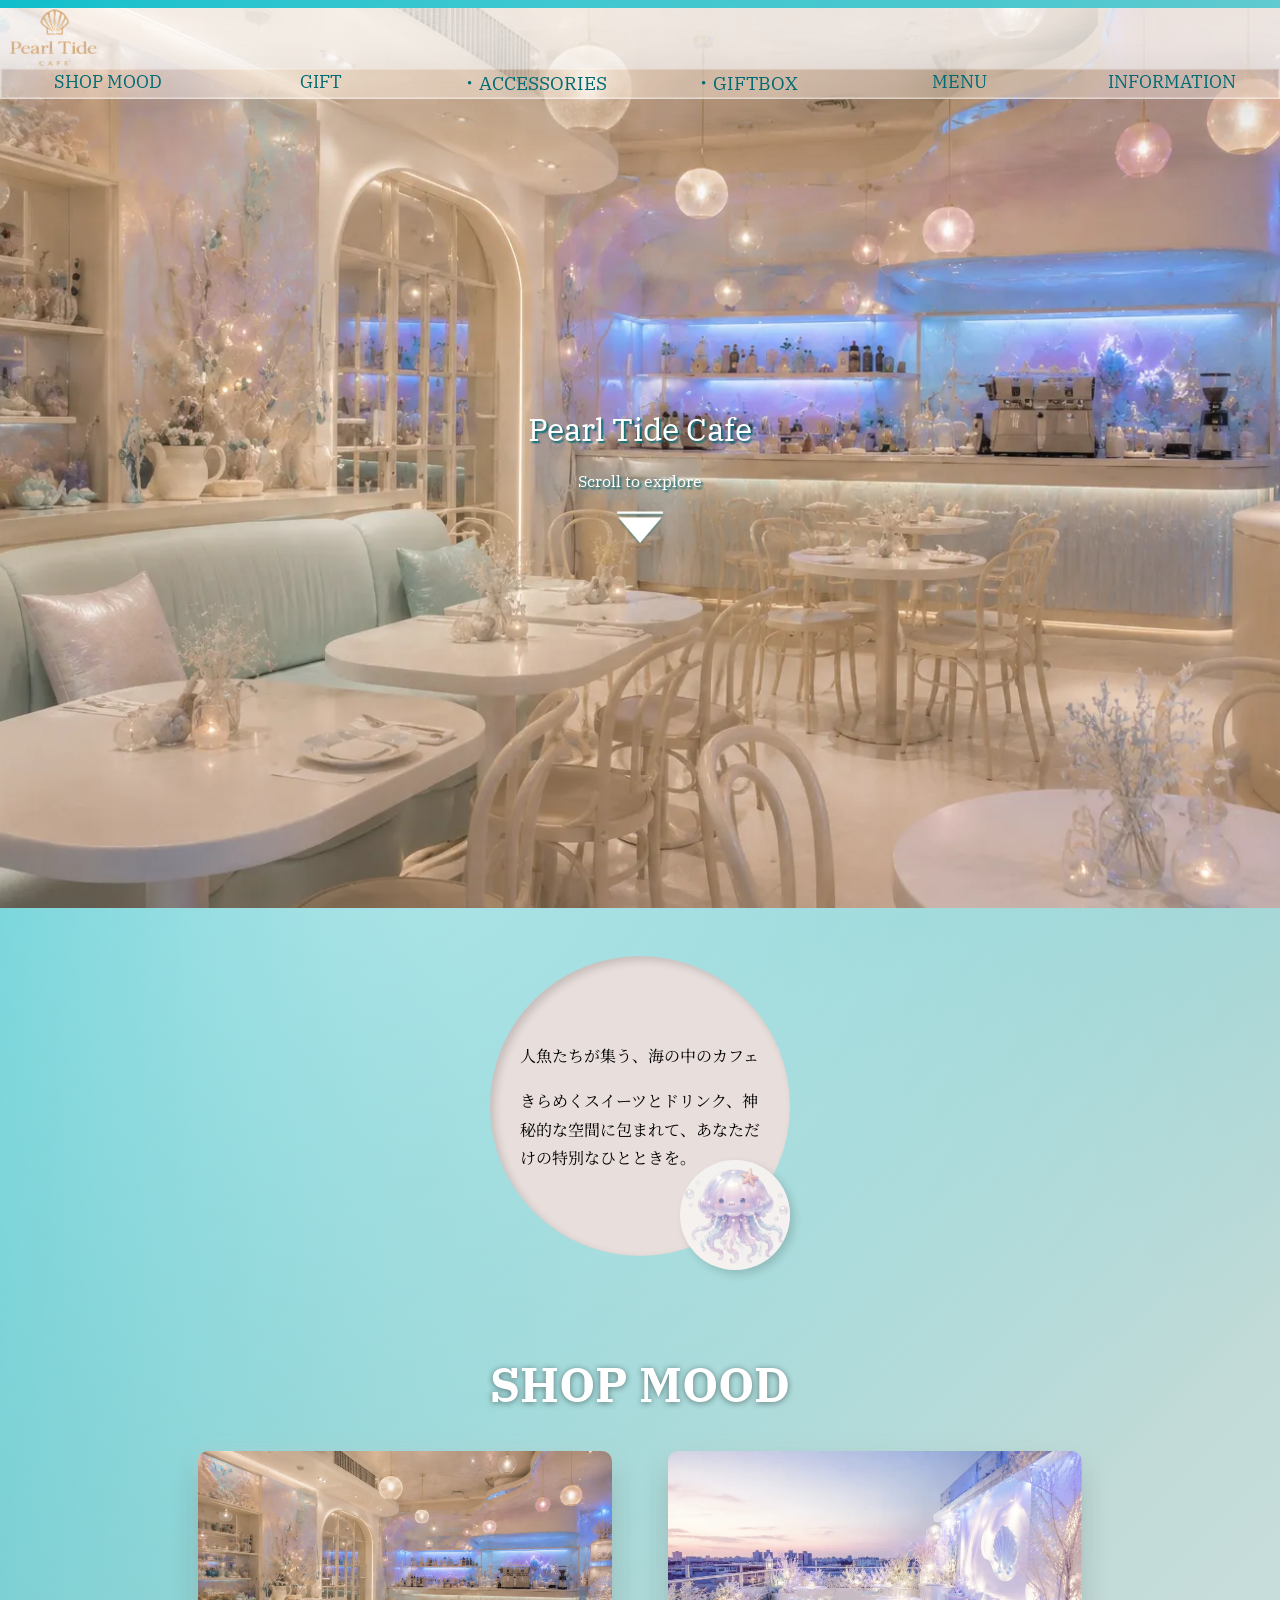
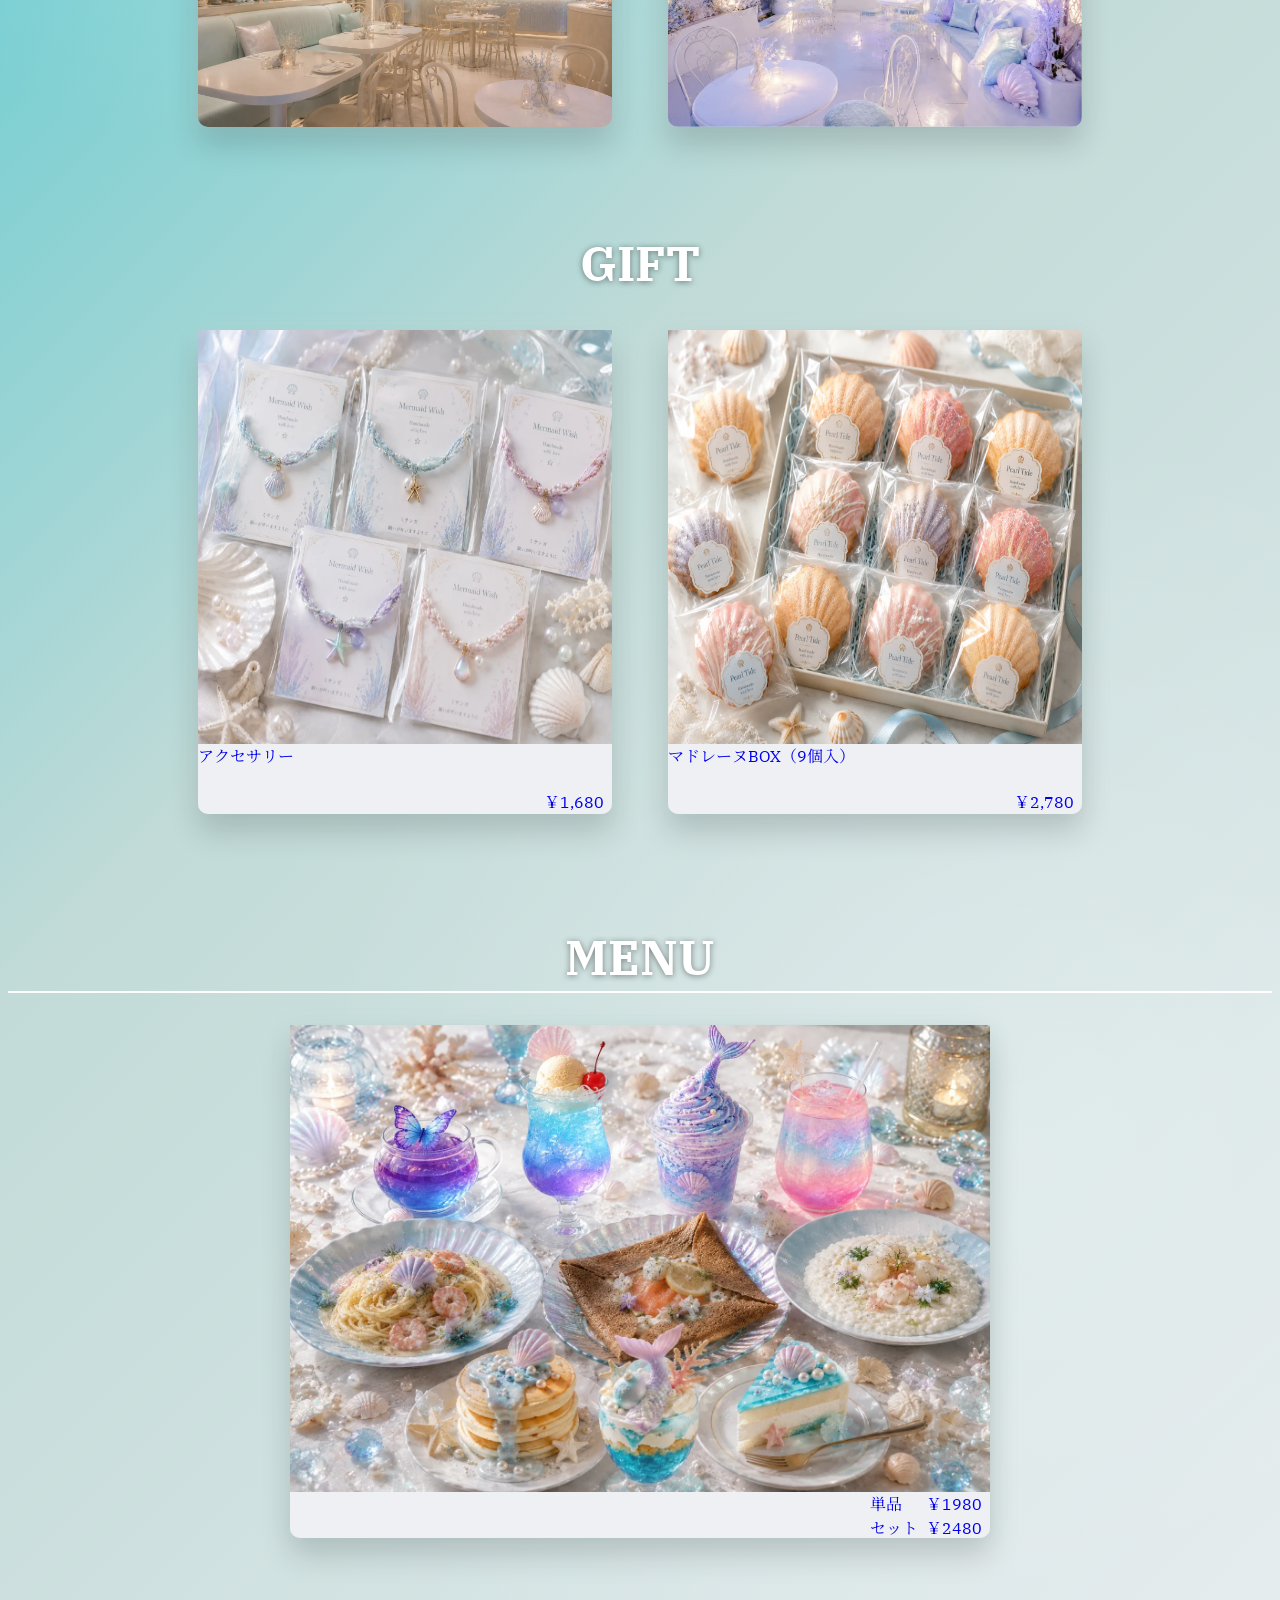
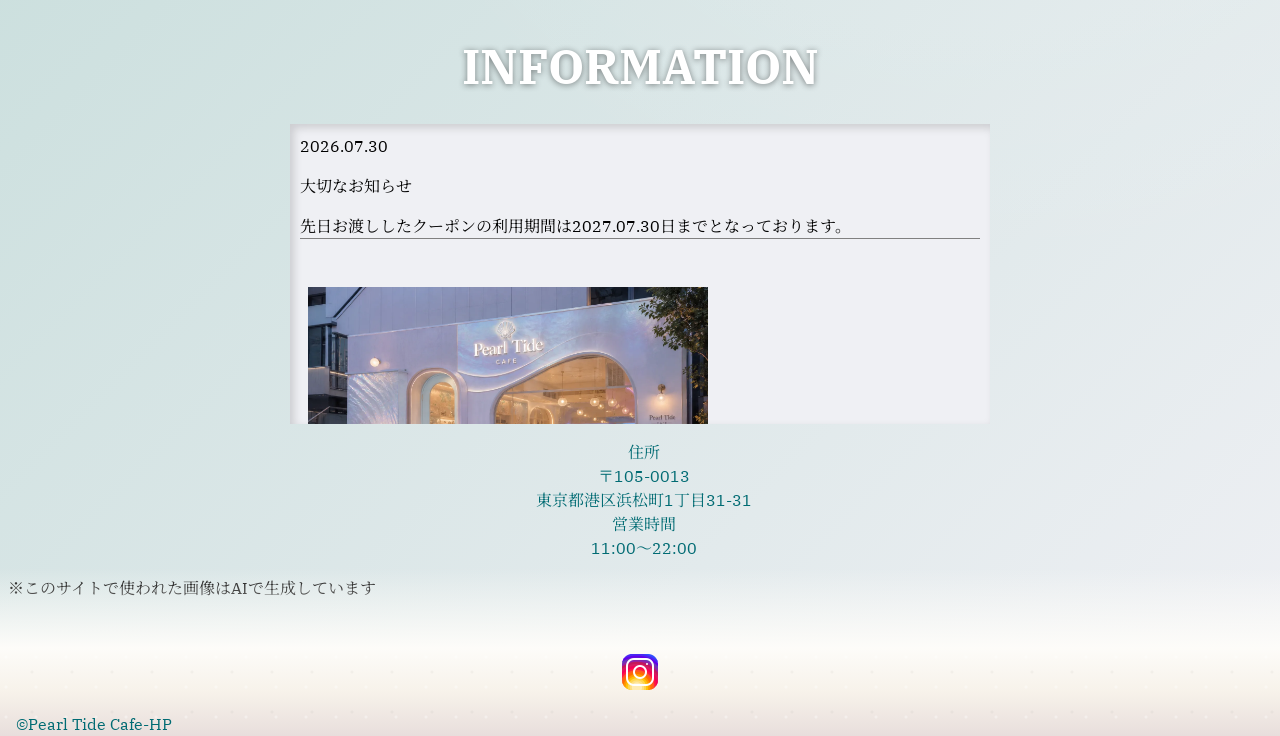
==== commit 6938ecd5: "公開確認用" ====
--- a/index.html
+++ b/index.html
@@ -32,14 +32,14 @@
             </div>
 
             <nav class="header__nav">
-                <a href="#shopmood">Shop Mood</a>
-                <a href="#gift">Gift</a>
+                <a href="#shopmood">SHOP MOOD</a>
+                <a href="#gift">GIFT</a>
                 <ul>
-                    <li><a href="sub/accessories.html">Accessories</a></li>
-                    <li><a href="sub/gift.html">GiftBox</a></li>
+                    <li><a href="sub/accessories.html">・ACCESSORIES</a></li>
+                    <li><a href="sub/gift.html">・GIFTBOX</a></li>
                 </ul>
-                <a href="sub/menu.html">Menu</a>
-                <a href="#information">Information</a>
+                <a href="sub/menu.html">MENU</a>
+                <a href="#information">INFORMATION</a>
 
                 <!-- 泡 -->
                 <span class="header__bubble header__bubble--1"></span>
@@ -81,7 +81,7 @@
             </div>
 
             <section class="shop fadeUp" id="shopmood">
-                <h2>Shop mood</h2>
+                <h2>SHOP MOOD</h2>
                 <div class="mood__flex">
                     <img src="img/in.webp" alt="店内" />
                     <img src="img/out.webp" alt="屋外テラス" />
@@ -89,7 +89,7 @@
             </section>
 
             <section class="gift fadeUp" id="gift">
-                <h2 class="gift__title">Gift</h2>
+                <h2 class="gift__title">GIFT</h2>
                 <div class="gift__flex">
                     <a href="sub/accessories.html" class="accessories__link">
                         <figure class="gift__item">
@@ -119,7 +119,7 @@
             </section>
 
             <section class="menu fadeUp">
-                <h2>Menu</h2>
+                <h2>MENU</h2>
                 <a href="sub/menu.html" class="menu__link">
                     <figure class="menu__item">
                         <img class="menu__image" src="img/menu.webp" alt="メニュー" />
@@ -132,7 +132,7 @@
             </section>
 
             <section class="information" id="information">
-                <h2>Information</h2>
+                <h2>INFORMATION</h2>
 
                 <div class="information__list">
                     <article>
--- a/css/style.css
+++ b/css/style.css
@@ -4,7 +4,6 @@
     --text: #006b73;
     --text2: #fff;
     --main: #02c6c4;
-    --base: #c2dbd8;
     --page: #eff0f4;
     --accent: #e8dedc;
 
@@ -138,7 +137,7 @@
     transition: 0.45s;
 
     li {
-        list-style: circle;
+        list-style: none;
         padding-left: none;
     }
 }
@@ -344,6 +343,7 @@
 
     display: flex;
     flex-direction: column;
+    text-indent: 0.5rem;
 }
 
 .price {
@@ -386,7 +386,10 @@
 
     @media screen and (width >=768px) {
         grid-template-columns: repeat(4, 1fr);
+
+        max-width: 1000px;
         margin: 48px;
+        margin-inline: auto;
     }
 }
 
@@ -916,6 +919,10 @@
         background: none;
         text-align: left;
     }
+    h2 {
+        color: var(--text);
+        font-size: 1.5rem;
+    }
 }
 .gift__purchase {
     display: flex;
@@ -937,7 +944,8 @@
     border-radius: 10px;
     box-shadow: 2px 2px 4px rgba(0, 0, 0, 0.541);
 }
-button:hover {
+button:hover,
+.fa-solid:hover {
     opacity: 0.8;
 }
 
@@ -963,6 +971,9 @@
     td {
         border-bottom: 1px solid gray;
     }
+    ul {
+        flex-direction: column;
+    }
 }
 
 .gift-kcal {
@@ -981,6 +992,79 @@
     }
 }
 
+.fa-solid {
+    padding: 8px;
+
+    color: white;
+    background-color: var(--main);
+
+    border-radius: 100vmax;
+    box-shadow: 2px 2px 4px rgba(0, 0, 0, 0.319);
+}
+
+/*カート*/
+.cart-main {
+    max-width: 375px;
+    margin-inline: auto;
+    h2 {
+        padding-top: 60px;
+    }
+
+    .cart-item {
+        p {
+            margin-top: 16px;
+        }
+        padding: 4px 16px;
+        margin: 16px;
+
+        background-color: rgba(255, 255, 255, 0.577);
+        backdrop-filter: blur(15px);
+        -webkit-backdrop-filter: blur(15px);
+
+        box-shadow: var(--glass-shadow);
+        border-radius: 10px;
+        button {
+            width: 30px;
+            height: 30px;
+            margin: 16px;
+            color: var(--text);
+            background-color: white;
+            border: 1px solid #005c63;
+            border-radius: 100vmax;
+
+            font-weight: bold;
+            text-align: center;
+        }
+        .cart-flex {
+            display: flex;
+        }
+        button:nth-child(4) {
+            width: 50px;
+            margin-left: 90px;
+        }
+    }
+    span {
+        margin-top: 12px;
+        font-weight: bold;
+        font-size: 1.5rem;
+    }
+    .cart-total {
+        margin-left: 16px;
+    }
+    .cart-button__goal {
+        text-decoration: none;
+        padding: 4px 8px;
+        margin-left: 200px;
+        margin-right: 16px;
+
+        color: white;
+        background-color: #005c63;
+        box-shadow: 2px 2px 4px rgba(0, 0, 0, 0.464);
+        border-radius: 30px;
+
+        font-size: 1.3rem;
+    }
+}
 /*タブレット*/
 @media screen and (width >=768px) {
     .home {
@@ -1014,7 +1098,7 @@
         }
     }
     .home {
-        ul{
+        ul {
             width: 33.2vw;
         }
         a {
@@ -1026,6 +1110,7 @@
         }
     }
 
+    .cart,
     .giftbody,
     .accessoriesbody {
         ul {
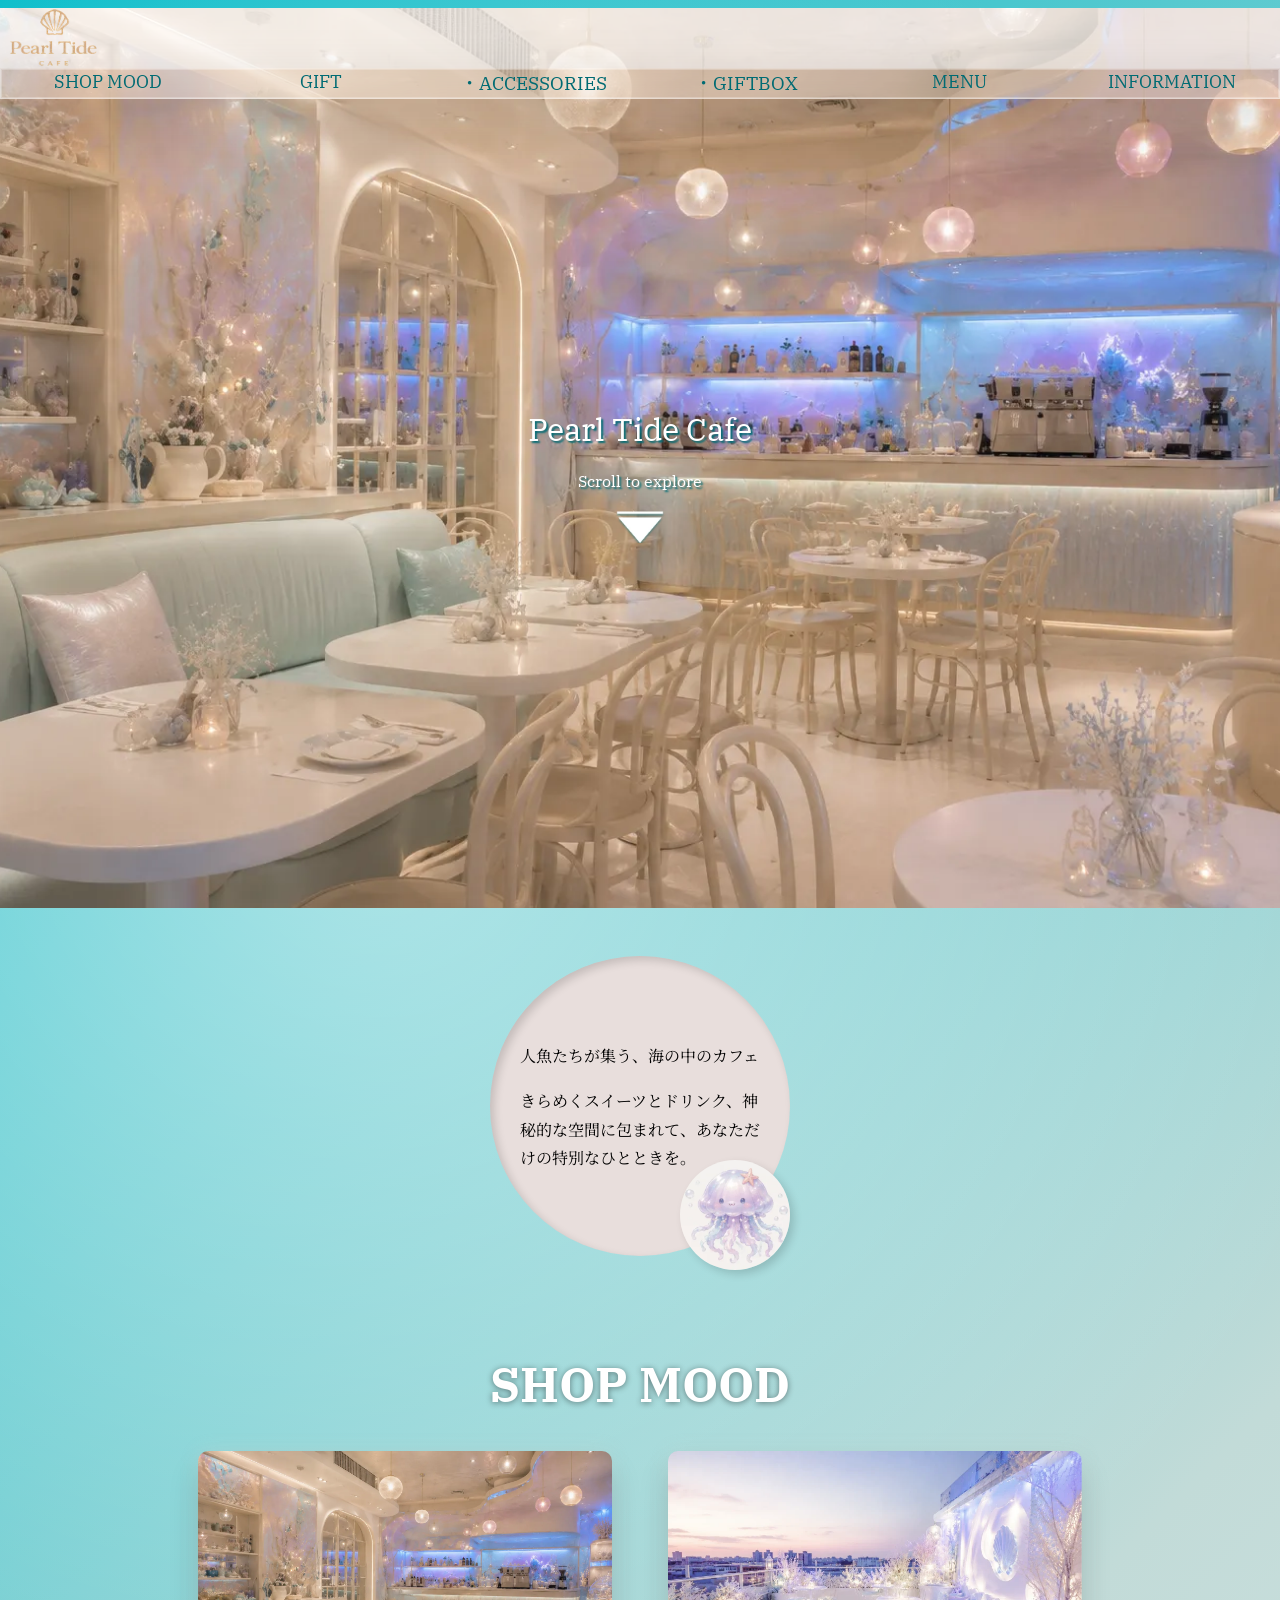
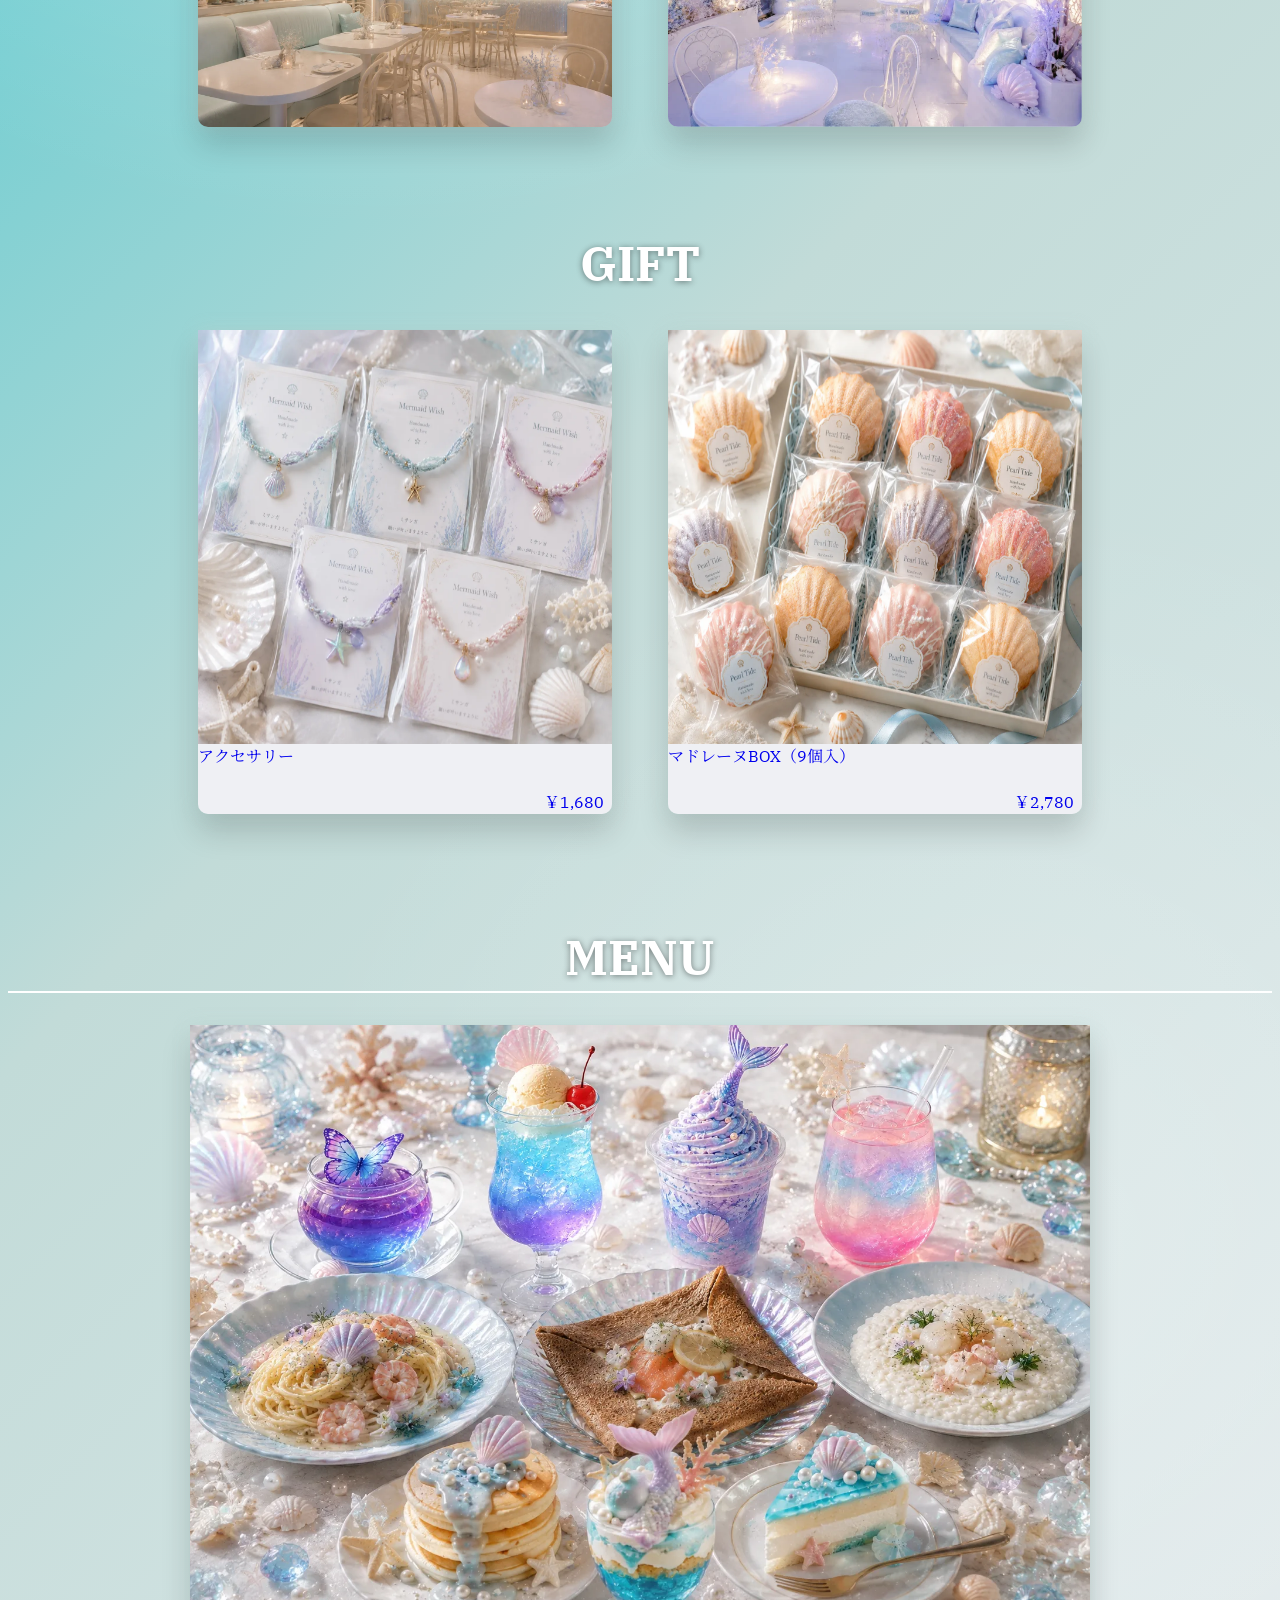
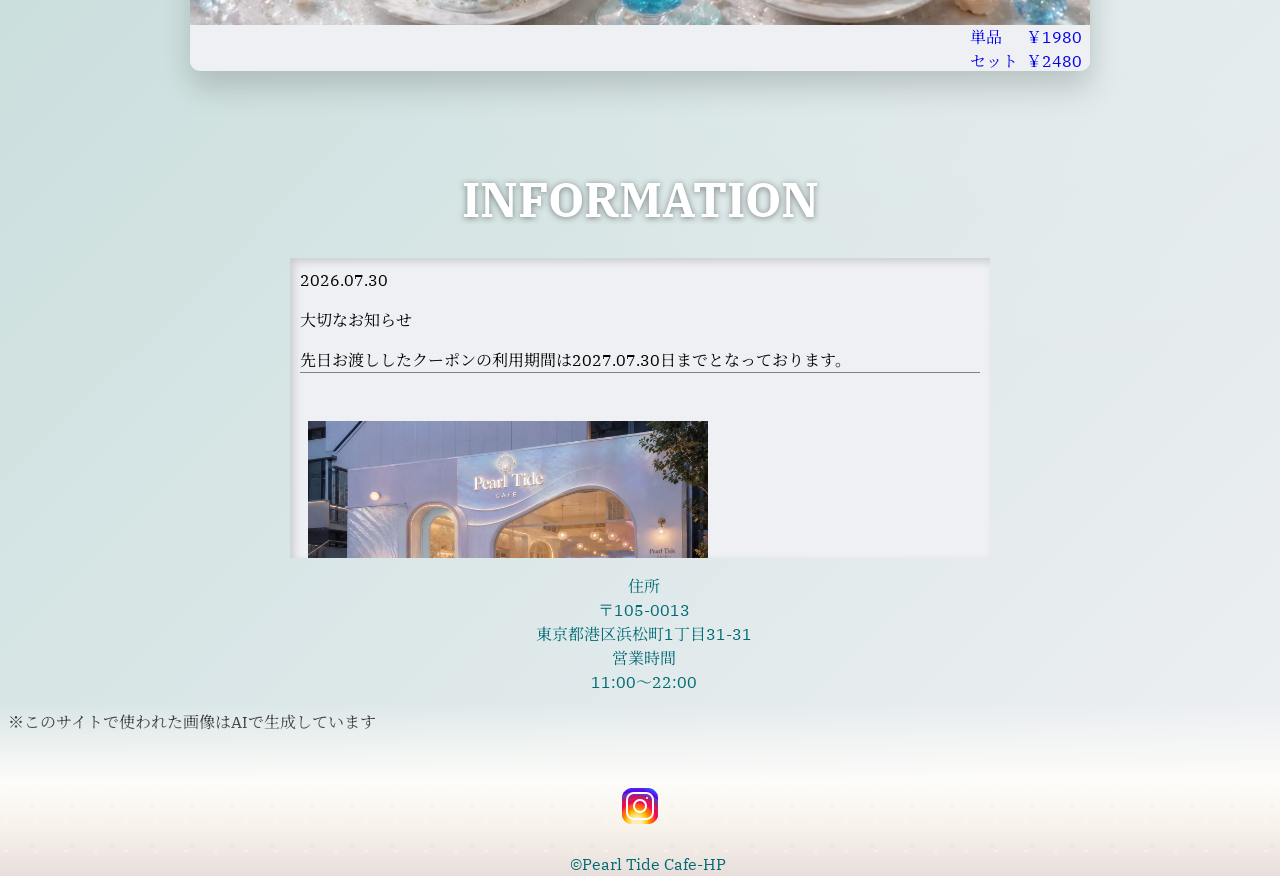
==== commit 052d0dad: "完成0804" ====
--- a/index.html
+++ b/index.html
@@ -4,6 +4,7 @@
         <meta charset="UTF-8" />
         <meta name="viewport" content="width=device-width, initial-scale=1.0" />
         <title>pearl tide</title>
+        <meta name="robots" content="noindex, nofollow">
         <link rel="icon" href="img/favicon.ico" />
         <link rel="preconnect" href="https://fonts.googleapis.com" />
         <link rel="preconnect" href="https://fonts.gstatic.com" crossorigin />
@@ -23,7 +24,7 @@
         <header class="header">
             <div class="header__inner">
                 <h1 class="header__logo">
-                    <img src="../img/logo.webp" alt="logo" />
+                    <img src="img/logo.webp" alt="logo" />
                 </h1>
                 <!--ハンバーガ　ナビ追加-->
                 <button class="header__hamburger" aria-label="メニュー">
--- a/css/style.css
+++ b/css/style.css
@@ -423,17 +423,24 @@
         30px 30px,
         40px 40px,
         cover;
-}
-
-.footer img {
-    display: block;
-    margin-inline: auto;
-}
-
-.footer__copy {
-    color: var(--text);
-    text-indent: 1rem;
-}
+
+    text-align: center;
+    .footer__button {
+        display: inline-block;
+    }
+
+    .footer__button img {
+        display: block;
+        width: 48px;
+        height: 48px;
+        margin-inline: auto;
+    }
+    .footer__copy {
+        color: var(--text);
+        text-indent: 1rem;
+    }
+}
+
 /*ぼやかし*/
 .footer::before {
     content: "";
@@ -972,6 +979,7 @@
         border-bottom: 1px solid gray;
     }
     ul {
+        list-style: none;
         flex-direction: column;
     }
 }
@@ -1065,6 +1073,56 @@
         font-size: 1.3rem;
     }
 }
+
+/*モーダル*/
+.modal {
+    position: fixed;
+    inset: 0;
+
+    display: none;
+
+    justify-content: center;
+    align-items: center;
+
+    background: rgba(0, 0, 0, 0.4);
+
+    z-index: 100;
+}
+
+.modal.active {
+    display: flex;
+}
+
+.modal__content {
+    width: 80%;
+    max-width: 400px;
+
+    padding: 40px 30px;
+
+    background: #fff;
+
+    border-radius: 20px;
+
+    text-align: center;
+}
+
+.modal__button {
+    display: block;
+
+    margin-top: 30px;
+
+    padding: 12px;
+
+    background: #01bbc8;
+
+    color: white;
+
+    border-radius: 30px;
+}
+
+.modal__close {
+    margin-top: 15px;
+}
 /*タブレット*/
 @media screen and (width >=768px) {
     .home {
@@ -1129,7 +1187,13 @@
             display: none;
         }
         p {
-            margin-top: 96px;
+            margin-top: 60px;
+        }
+
+        .footer {
+            p {
+                margin-top: 16px;
+            }
         }
     }
 
@@ -1191,7 +1255,11 @@
     }
 
     .menu__item {
-        max-width: 700px;
+        max-width: 900px;
+    }
+
+    .lunch__item {
+        width: 50%;
         margin-inline: auto;
     }
 
@@ -1259,3 +1327,14 @@
         }
     }
 }
+
+@media screen and (width <=1024px) {
+    .information__list {
+        height: 300px;
+        overflow-y: scroll;
+        -webkit-overflow-scrolling: touch;
+    }
+    .menu {
+        margin: 0 8px;
+    }
+}
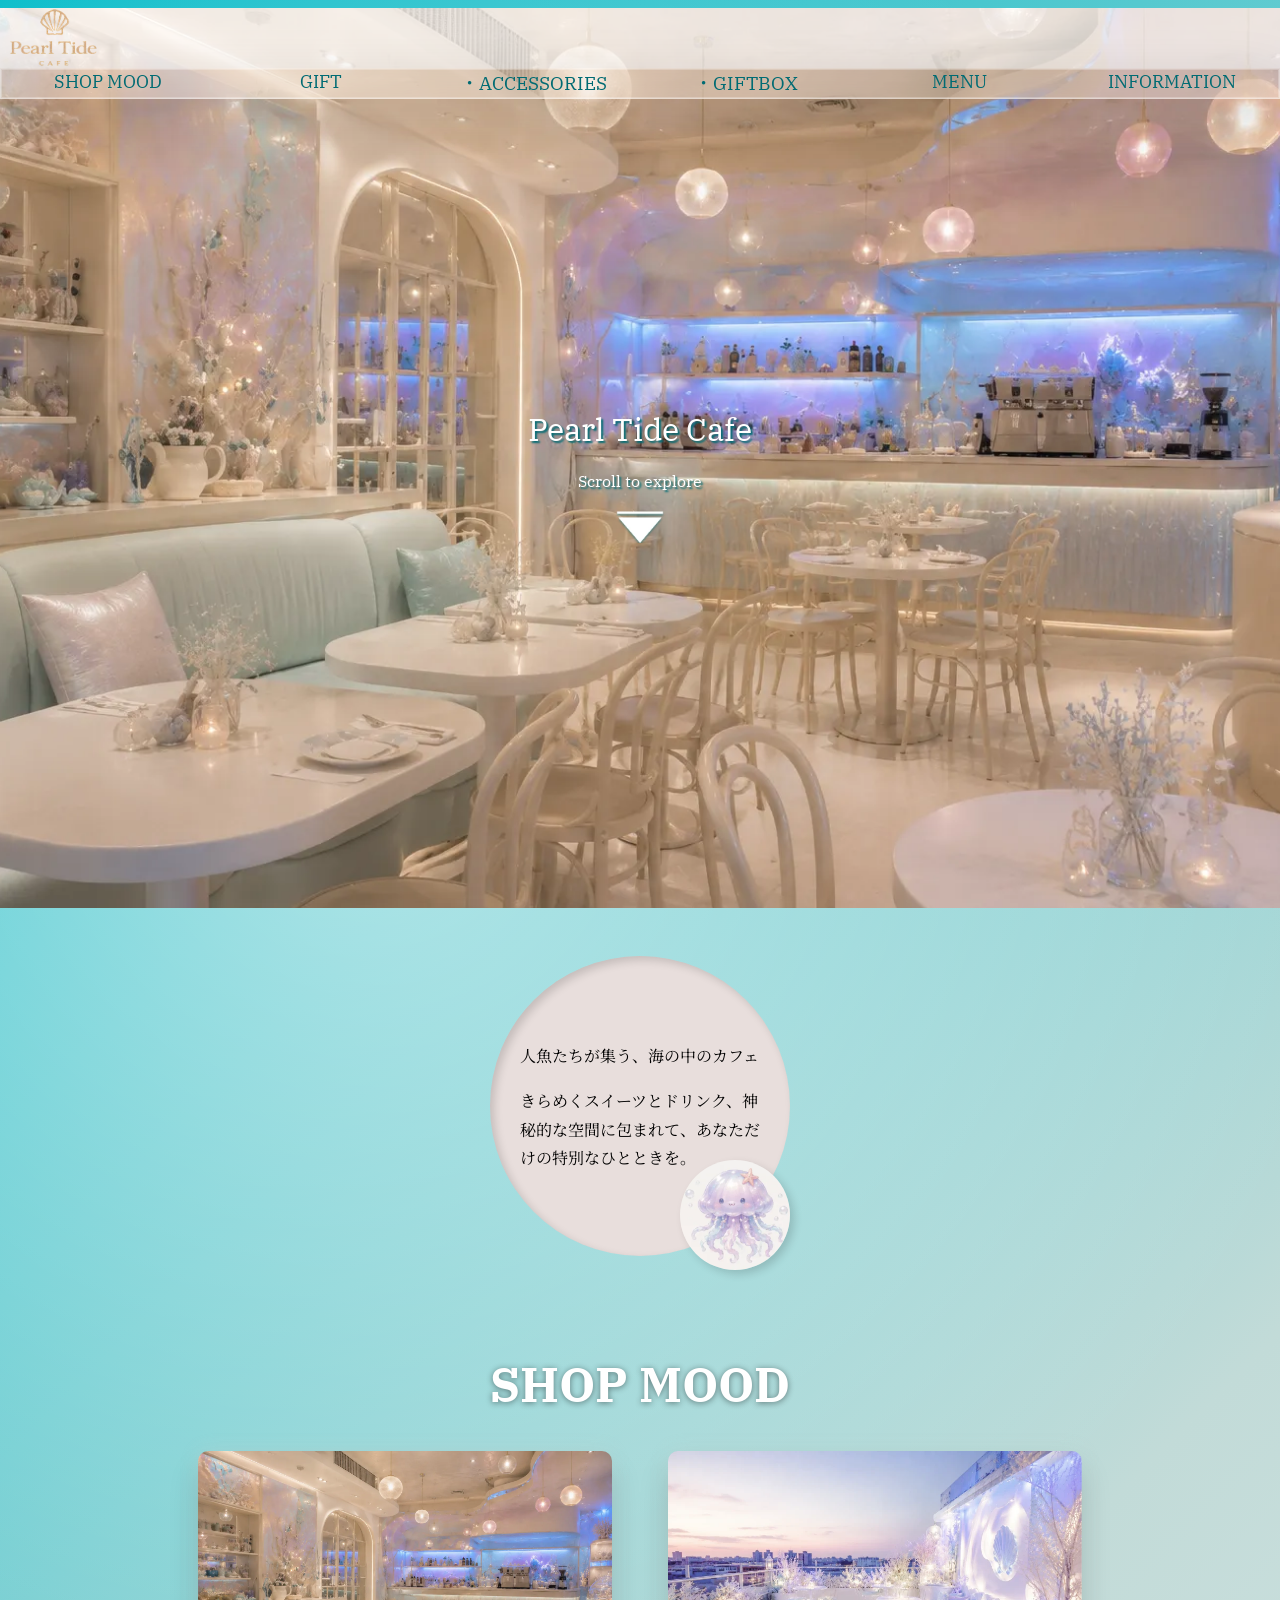
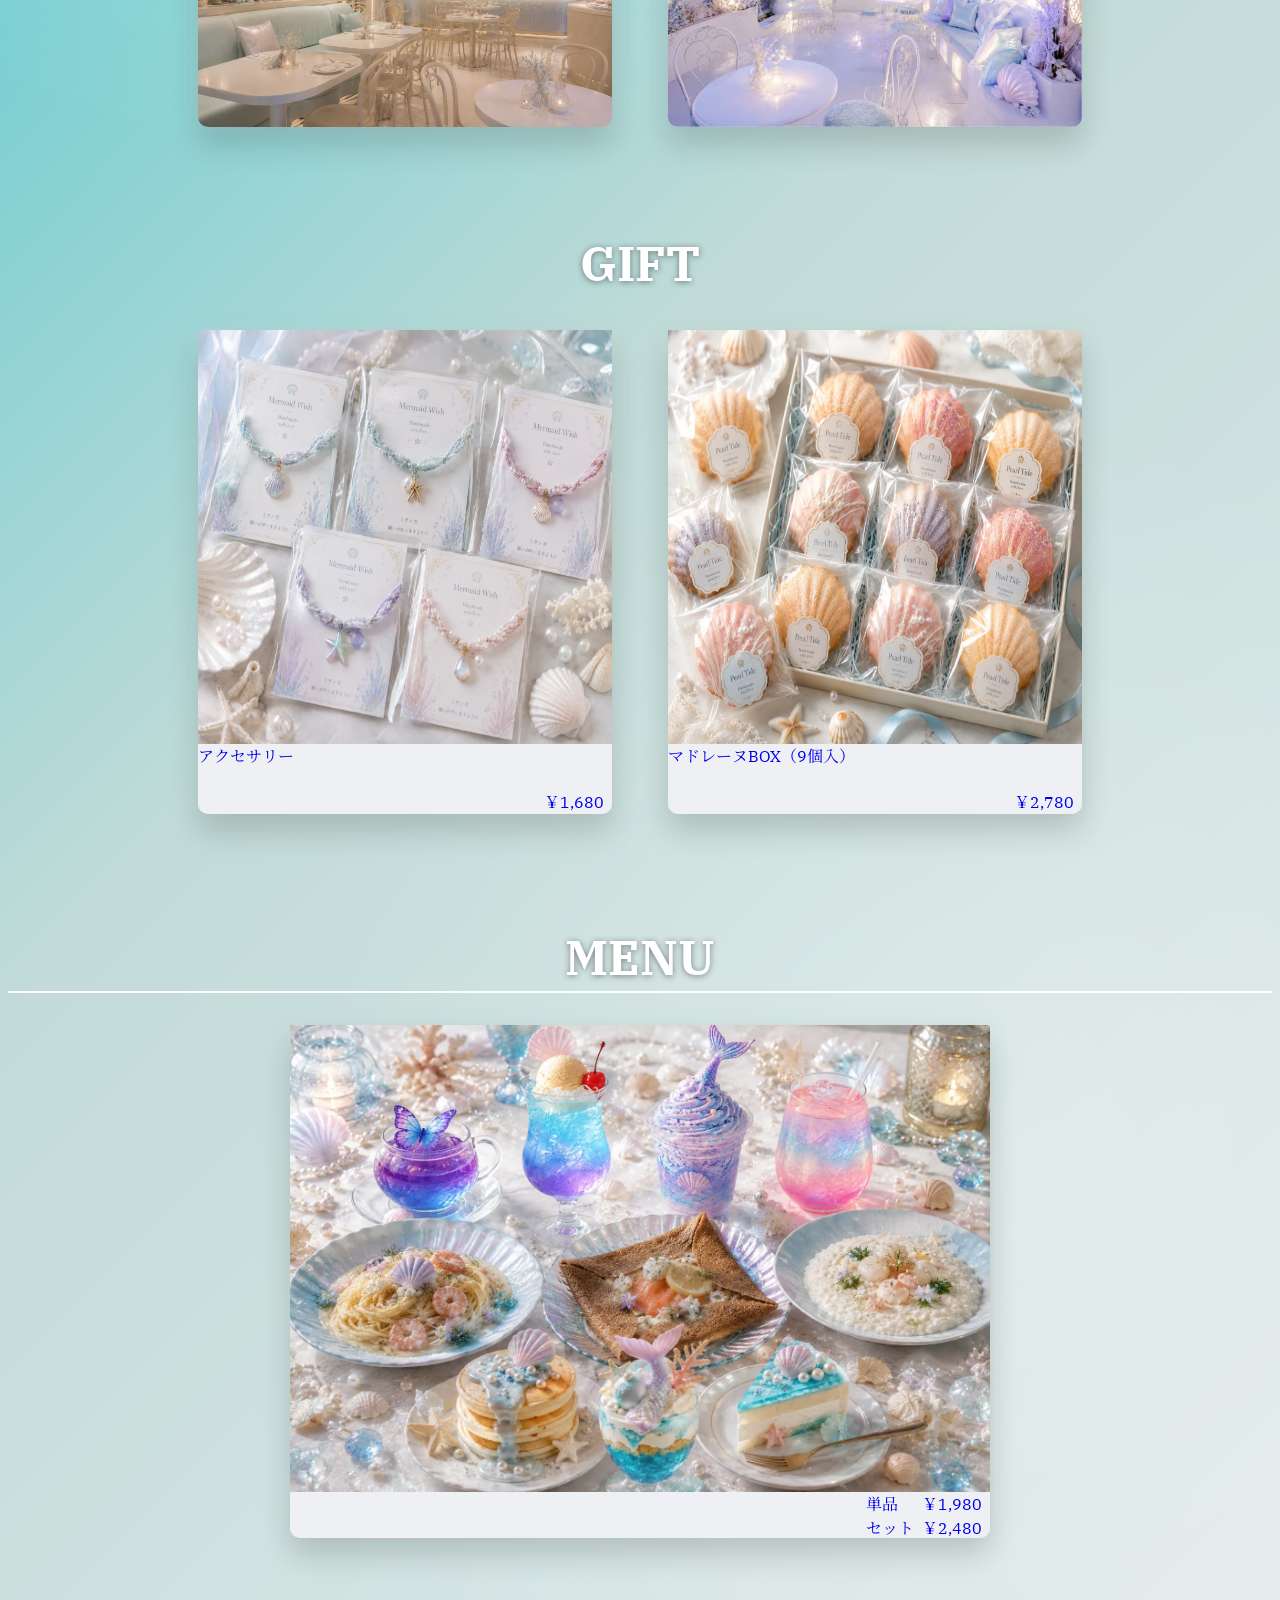
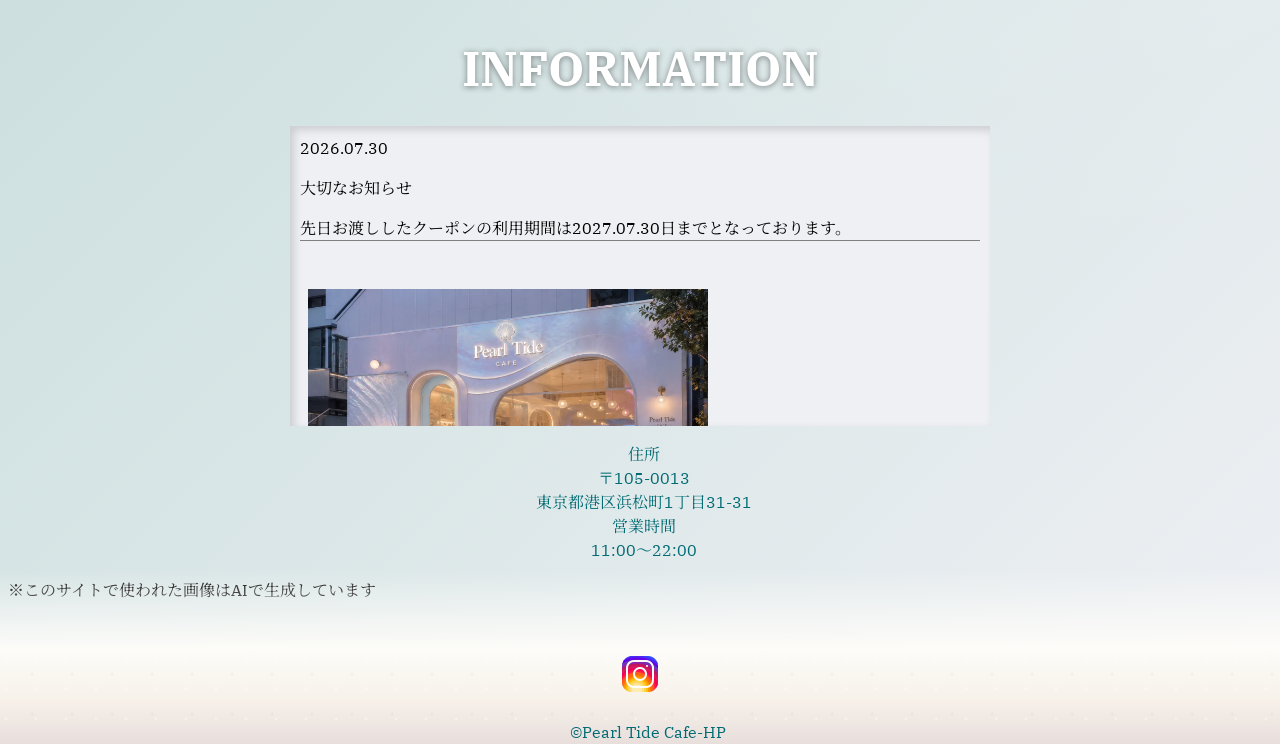
==== commit 9ce10707: "最終チェック" ====
--- a/index.html
+++ b/index.html
@@ -125,8 +125,8 @@
                     <figure class="menu__item">
                         <img class="menu__image" src="img/menu.webp" alt="メニュー" />
                         <figcaption class="menu__caption">
-                            単品　&nbsp;&nbsp;￥1980
-                            <br />セット&nbsp;&nbsp;￥2480
+                            単品　&nbsp;&nbsp;￥1,980
+                            <br />セット&nbsp;&nbsp;￥2,480
                         </figcaption>
                     </figure>
                 </a>
--- a/css/style.css
+++ b/css/style.css
@@ -4,7 +4,7 @@
     --text: #006b73;
     --text2: #fff;
     --main: #02c6c4;
-    --page: #eff0f4;
+    --base: #eff0f4;
     --accent: #e8dedc;
 
     --title: "IBM Plex Serif", serif;
@@ -293,13 +293,6 @@
     border-radius: 10px 10px 0 0;
 }
 
-.lunch__item {
-    @media screen and (width >=768px) {
-        width: 50%;
-        margin-inline: auto;
-    }
-}
-
 .drink__item img,
 .sweets__item img {
     aspect-ratio: 2/3;
@@ -338,12 +331,13 @@
 .menu-card__caption {
     height: 70px;
 
-    background: var(--page);
+    background: var(--base);
     border-radius: 0 0 10px 10px;
 
     display: flex;
     flex-direction: column;
     text-indent: 0.5rem;
+    text-align: left;
 }
 
 .price {
@@ -377,7 +371,7 @@
 }
 
 /*==========================
-    Grid
+    Grid-増やすならここだけいじる
 ==========================*/
 
 .menu-grid {
@@ -427,13 +421,14 @@
     text-align: center;
     .footer__button {
         display: inline-block;
+        width: fit-content;
     }
 
     .footer__button img {
         display: block;
         width: 48px;
         height: 48px;
-        margin-inline: auto;
+        margin: 0;
     }
     .footer__copy {
         color: var(--text);
@@ -669,7 +664,7 @@
     .gift__caption {
         height: 70px;
 
-        background: var(--page);
+        background: var(--base);
         border-radius: 0 0 10px 10px;
 
         display: flex;
@@ -683,17 +678,21 @@
 }
 
 .menu {
+    text-align: center;
+
     h2 {
         margin-bottom: 32px;
         border-bottom: 2px solid #fff;
 
         line-height: 1.4;
     }
-    a {
+    .menu__link {
+        display: inline-block;
+        width: fit-content;
         text-decoration: none;
     }
     .menu__item {
-        margin-inline: auto;
+        margin: 0;
         box-shadow: var(--shadow);
         border-radius: 0 0 10px 10px;
     }
@@ -702,7 +701,7 @@
         padding-right: 8px;
 
         text-align: right;
-        background: var(--page);
+        background: var(--base);
         border-radius: 0 0 10px 10px;
     }
 }
@@ -720,7 +719,7 @@
     padding: 10px;
     margin-inline: auto;
 
-    background-color: var(--page);
+    background-color: var(--base);
     box-shadow: inset 4px 4px 8px rgba(0, 0, 0, 0.15);
 
     img {
@@ -772,22 +771,22 @@
 .menu,
 .gifthtml,
 .accessorieshtml {
-    .breadcrumb {
-        margin: 0;
-        background-color: var(--page);
-        margin-inline: calc(50% - 50vw);
-    }
     h4 {
         padding: 4px;
         margin-top: 0;
-
+        
         color: var(--text);
-        background-color: var(--page);
+        background-color: var(--base);
         border-radius: 10px;
-
+        
         font-weight: lighter;
     }
     /*パンくず*/
+    .breadcrumb {
+        margin: 0;
+        background-color: var(--base);
+        margin-inline: calc(50% - 50vw);
+    }
     .breadcrumb__list {
         display: flex;
         align-items: center;
@@ -1011,8 +1010,10 @@
 }
 
 /*カート*/
+
 .cart-main {
     max-width: 375px;
+    min-height: 40vw;
     margin-inline: auto;
     h2 {
         padding-top: 60px;
@@ -1070,7 +1071,7 @@
         box-shadow: 2px 2px 4px rgba(0, 0, 0, 0.464);
         border-radius: 30px;
 
-        font-size: 1.3rem;
+        font-size: 1.2rem;
     }
 }
 
@@ -1113,15 +1114,50 @@
 
     padding: 12px;
 
-    background: #01bbc8;
-
-    color: white;
+    background: var(--accent);
 
     border-radius: 30px;
+    text-decoration: none;
+}
+
+.modal__button:hover {
+    opacity: 0.8;
 }
 
 .modal__close {
     margin-top: 15px;
+}
+
+/*トースト*/
+.cart-message {
+    position: fixed;
+    top: 80px;
+    left: 50%;
+    transform: translateX(-50%);
+
+    padding: 15px 30px;
+
+    background: rgba(255, 255, 255, 0.8);
+    backdrop-filter: blur(10px);
+
+    border-radius: 30px;
+
+    color: #006b73;
+
+    box-shadow: 0 5px 20px rgba(0, 0, 0, 0.15);
+
+    animation: fadeIn 0.3s;
+}
+
+@keyframes fadeIn {
+    from {
+        opacity: 0;
+        transform: translate(-50%, -20px);
+    }
+    to {
+        opacity: 1;
+        transform: translate(-50%, 0);
+    }
 }
 /*タブレット*/
 @media screen and (width >=768px) {
@@ -1196,6 +1232,12 @@
             }
         }
     }
+    .gifthtml,
+    .accessorieshtml {
+        p:first-child {
+            margin-top: 96px;
+        }
+    }
 
     .fv {
         height: 100vh;
@@ -1254,8 +1296,12 @@
         gap: 40px;
     }
 
+    .menu__list {
+        display: inline-block;
+        width: fit-content;
+    }
     .menu__item {
-        max-width: 900px;
+        max-width: 700px;
     }
 
     .lunch__item {
@@ -1279,6 +1325,11 @@
         width: 50%;
         margin-inline: auto;
     }
+    .lunch__item {
+        width: 50%;
+        margin-inline: auto;
+    }
+
 
     .menu-p {
         width: 50%;
@@ -1308,6 +1359,10 @@
             font-size: 1.5rem;
         }
     }
+
+    .cart-message {
+        top: 100px;
+    }
 }
 
 /*PC*/
